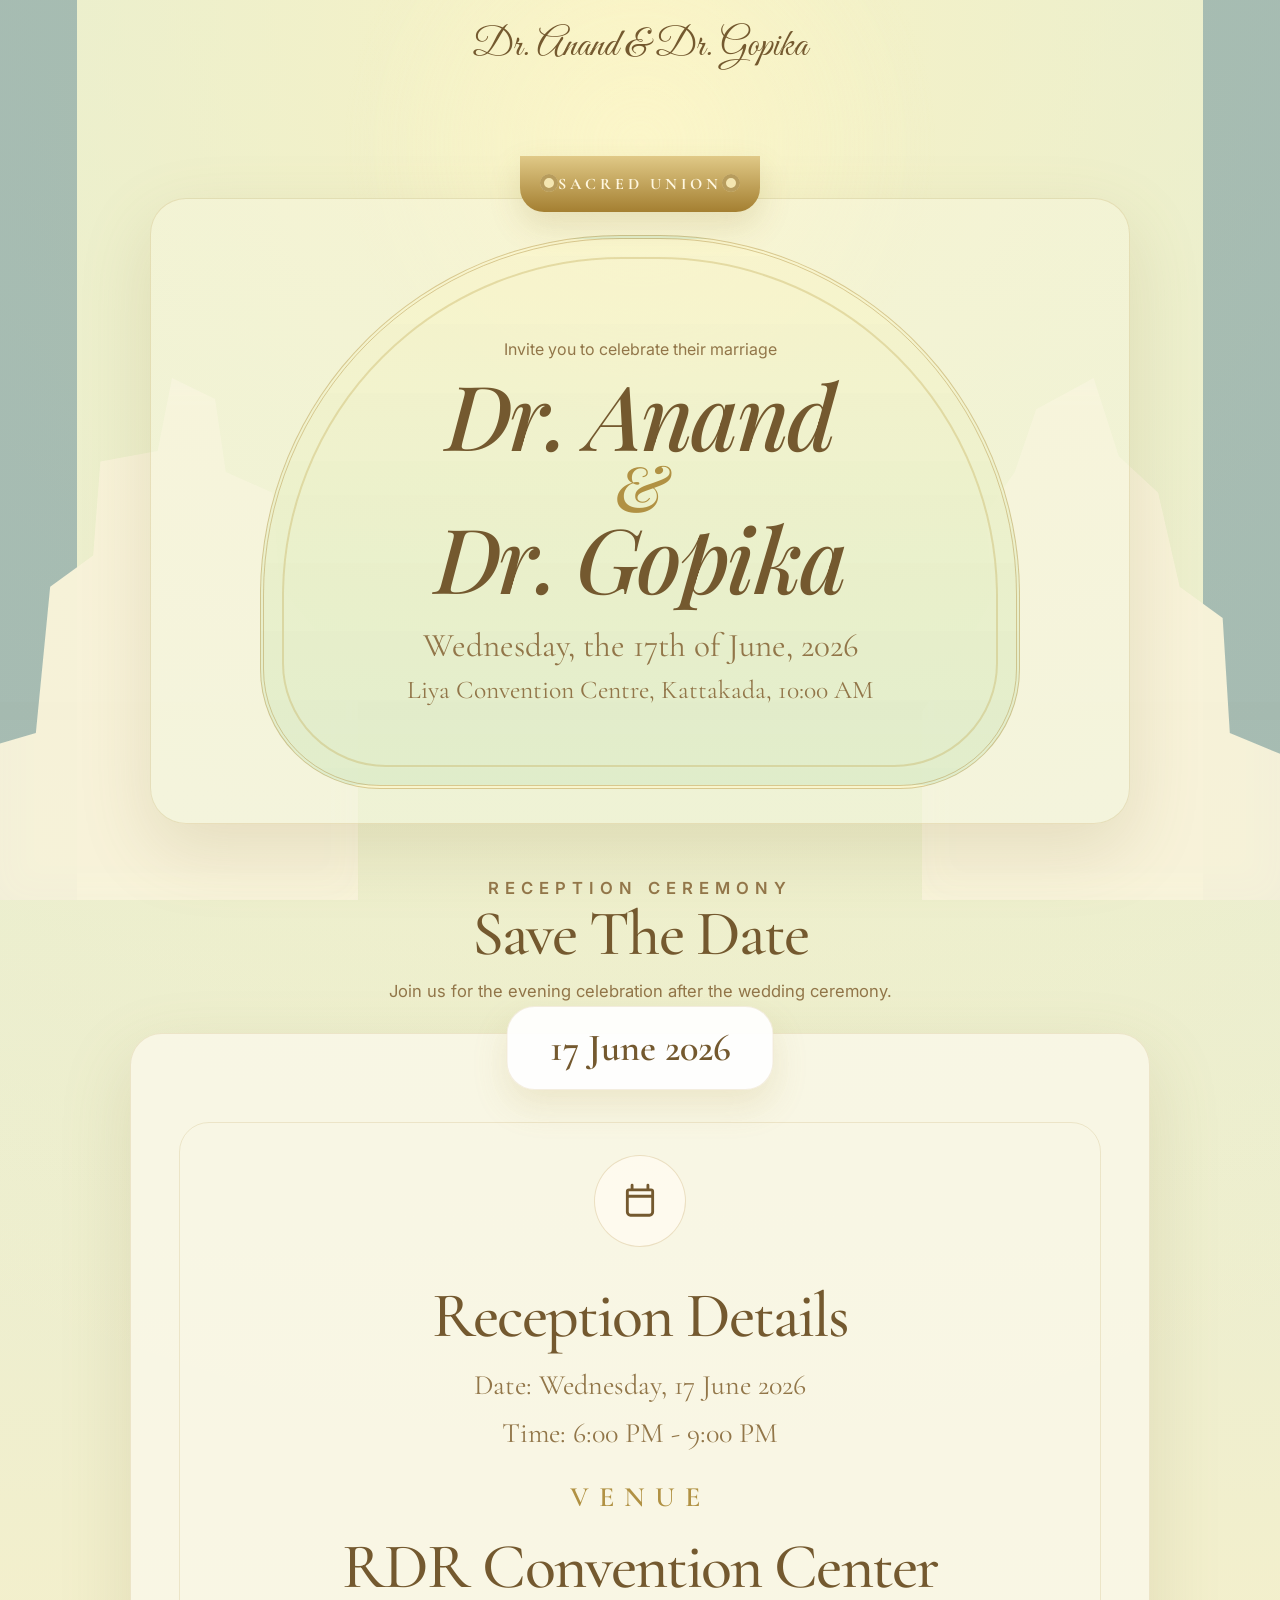
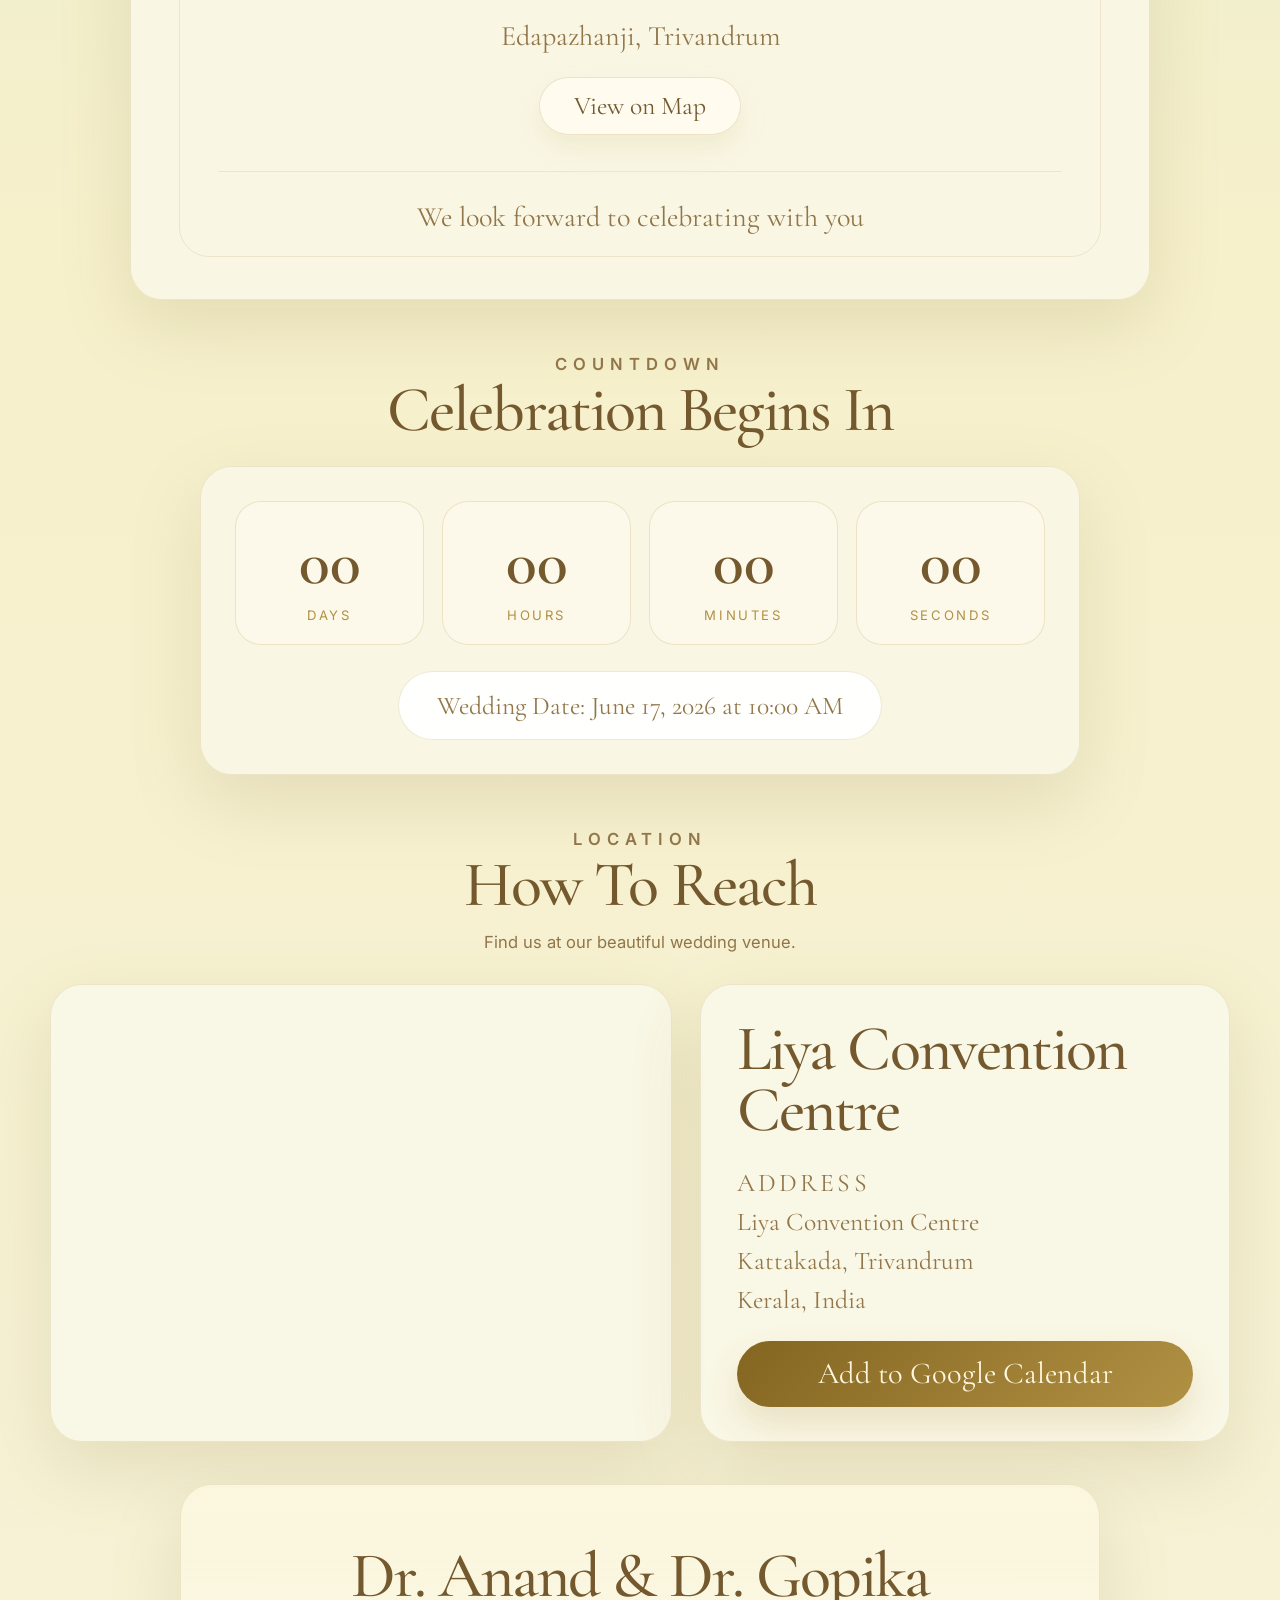
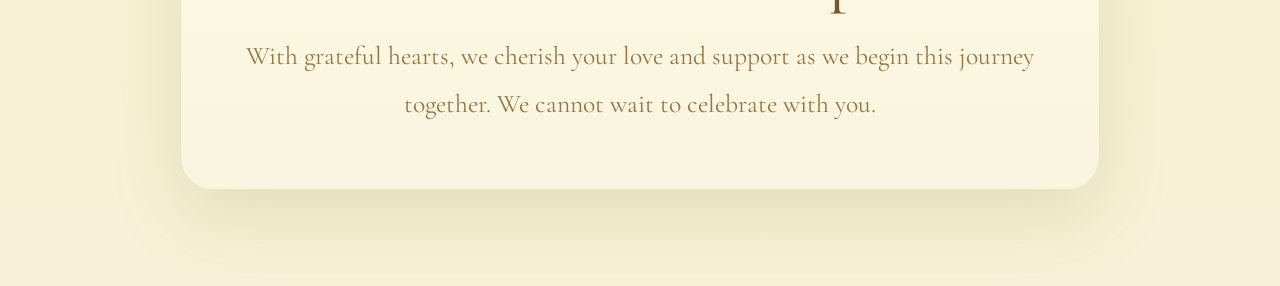
==== invitation.html @ 873cafcc "Refine invitation hero and footer" ====
<!doctype html>
<html lang="en">
  <head>
    <meta charset="utf-8">
    <meta name="viewport" content="width=device-width, initial-scale=1">
    <meta
      name="description"
      content="Wedding invitation for Dr. Anand and Dr. Gopika with reception details, countdown, and venue information."
    >
    <title>Dr. Anand & Dr. Gopika | Wedding Invitation</title>
    <link rel="preconnect" href="https://fonts.googleapis.com">
    <link rel="preconnect" href="https://fonts.gstatic.com" crossorigin>
    <link
      href="https://fonts.googleapis.com/css2?family=Cormorant+Garamond:wght@400;500;600;700&family=Great+Vibes&family=Inter:wght@400;500;600&family=Playfair+Display:ital,wght@0,500;0,600;1,500;1,600&display=swap"
      rel="stylesheet"
    >
    <link rel="stylesheet" href="wedding.css">
  </head>
  <body class="invitation-body content-body">
    <div class="petal-layer" aria-hidden="true" id="petalLayer"></div>
    <div class="backdrop-illustration" aria-hidden="true"></div>

    <header class="site-header">
      <a class="brand-mark" href="invitation.html#top">Dr. Anand &amp; Dr. Gopika</a>
    </header>

    <main class="content-main" id="top">
      <div class="experience-shell is-live">
        <section class="hero-card-stage reveal">
          <div class="ornament-bar">Sacred Union</div>
          <article class="hero-card">
            <div class="arched-card">
              <div class="arch-rings" aria-hidden="true"></div>
              <p class="invite-line">Invite you to celebrate their marriage</p>
              <h2>
                <span>Dr. Anand</span>
                <em>&amp;</em>
                <span>Dr. Gopika</span>
              </h2>
              <p class="hero-date">Wednesday, the 17th of June, 2026</p>
              <p class="hero-place">Liya Convention Centre, Kattakada, 10:00 AM</p>
            </div>
          </article>
        </section>

        <section class="reception-stage reveal" id="reception">
          <div class="section-head">
            <p class="eyebrow">Reception Ceremony</p>
            <h3>Save The Date</h3>
            <p>Join us for the evening celebration after the wedding ceremony.</p>
          </div>

          <article class="reception-card">
            <div class="reception-date-pill">17 June 2026</div>

            <div class="reception-inner">
              <div class="reception-icon" aria-hidden="true">
                <svg viewBox="0 0 24 24" role="presentation">
                  <path
                    d="M7 2v3M17 2v3M4 9h16M5 5h14a1 1 0 0 1 1 1v13a2 2 0 0 1-2 2H6a2 2 0 0 1-2-2V6a1 1 0 0 1 1-1Z"
                    fill="none"
                    stroke="currentColor"
                    stroke-linecap="round"
                    stroke-linejoin="round"
                    stroke-width="1.8"
                  />
                </svg>
              </div>

              <div class="reception-block">
                <h4>Reception Details</h4>
                <p>Date: Wednesday, 17 June 2026</p>
                <p>Time: 6:00 PM - 9:00 PM</p>
              </div>

              <div class="reception-block reception-venue">
                <p class="eyebrow">Venue</p>
                <h5>RDR Convention Center</h5>
                <p>Edapazhanji, Trivandrum</p>
                <a
                  class="reception-map-link"
                  href="https://maps.app.goo.gl/eyaeLrBUsDAbED596"
                  target="_blank"
                  rel="noopener noreferrer"
                >
                  View on Map
                </a>
              </div>

              <p class="reception-footer-copy">We look forward to celebrating with you</p>
            </div>
          </article>
        </section>

        <section class="countdown-stage reveal" id="countdown">
          <div class="section-head">
            <p class="eyebrow">Countdown</p>
            <h3>Celebration Begins In</h3>
          </div>

          <div class="countdown-panel">
            <div class="countdown-grid" id="countdownGrid" aria-live="polite">
              <div><strong>00</strong><span>Days</span></div>
              <div><strong>00</strong><span>Hours</span></div>
              <div><strong>00</strong><span>Minutes</span></div>
              <div><strong>00</strong><span>Seconds</span></div>
            </div>
            <p class="countdown-note">Wedding Date: June 17, 2026 at 10:00 AM</p>
          </div>
        </section>

        <section class="location-stage reveal" id="location">
          <div class="section-head">
            <p class="eyebrow">Location</p>
            <h3>How To Reach</h3>
            <p>Find us at our beautiful wedding venue.</p>
          </div>

          <div class="location-grid">
            <div class="map-card">
              <iframe
                title="Liya Convention Centre map"
                src="https://www.google.com/maps?q=Liya%20Convention%20Centre%20Kattakada&z=15&output=embed"
                loading="lazy"
                referrerpolicy="no-referrer-when-downgrade"
              ></iframe>
            </div>

            <article class="venue-card">
              <h4>Liya Convention Centre</h4>
              <div class="venue-copy">
                <p class="venue-label">Address</p>
                <p>Liya Convention Centre</p>
                <p>Kattakada, Trivandrum</p>
                <p>Kerala, India</p>
              </div>
              <a
                class="calendar-button"
                href="https://calendar.google.com/calendar/render?action=TEMPLATE&text=Dr.+Anand+%26+Dr.+Gopika+Wedding&dates=20260617T043000Z/20260617T073000Z&details=Join+us+for+the+wedding+celebration&location=Liya+Convention+Centre,+Kattakada,+Trivandrum"
                target="_blank"
                rel="noopener noreferrer"
              >
                Add to Google Calendar
              </a>
            </article>
          </div>
        </section>

        <footer class="closing-note reveal">
          <h4>Dr. Anand &amp; Dr. Gopika</h4>
          <p>With grateful hearts, we cherish your love and support as we begin this journey together. We cannot wait to celebrate with you.</p>
        </footer>
      </div>
    </main>

    <script src="script.js"></script>
  </body>
</html>
---- wedding.css ----
:root {
  --mint: #c7dfc9;
  --mint-soft: #d9ead8;
  --cream: #f8f1d9;
  --ivory: #f9f4e8;
  --gold: #b19143;
  --gold-soft: #d4b96d;
  --gold-deep: #846521;
  --ink: #74592f;
  --muted: #927649;
  --line: rgba(177, 145, 67, 0.24);
  --shadow: 0 26px 70px rgba(142, 125, 71, 0.18);
  --radius-xl: 36px;
  --radius-lg: 24px;
  --name-font: "Playfair Display", serif;
}

* {
  box-sizing: border-box;
}

html {
  scroll-behavior: smooth;
}

body {
  margin: 0;
  min-height: 100vh;
}

body.invitation-body {
  color: var(--ink);
  font-family: "Inter", sans-serif;
  background:
    radial-gradient(circle at top center, rgba(250, 243, 196, 0.92), transparent 42%),
    linear-gradient(180deg, var(--mint-soft) 0%, #f6f0cb 52%, #f7f2d7 100%);
  overflow-x: hidden;
}

body.opener-body {
  background:
    radial-gradient(circle at top center, rgba(249, 243, 211, 0.92), transparent 34%),
    linear-gradient(180deg, #dbe9d9 0%, #eef2d7 34%, #f7efd7 100%);
}

button,
a,
input,
textarea {
  font: inherit;
}

button {
  border: 0;
  cursor: pointer;
}

a {
  color: inherit;
  text-decoration: none;
}

iframe {
  border: 0;
}

.petal-layer,
.backdrop-illustration {
  position: fixed;
  inset: 0;
  pointer-events: none;
  z-index: 0;
}

.backdrop-illustration {
  opacity: 0.72;
  background:
    radial-gradient(circle at 50% 16%, rgba(255, 248, 202, 0.9), transparent 30%),
    linear-gradient(90deg, rgba(130, 161, 164, 0.9) 0 6%, transparent 6% 94%, rgba(130, 161, 164, 0.9) 94%),
    linear-gradient(180deg, transparent 0 78%, rgba(201, 189, 150, 0.55) 78% 80%, transparent 80%);
}

.backdrop-illustration::before,
.backdrop-illustration::after {
  content: "";
  position: absolute;
  bottom: 0;
  width: 28vw;
  min-width: 220px;
  height: 58vh;
  background: rgba(253, 246, 225, 0.92);
  filter: drop-shadow(0 0 18px rgba(245, 234, 188, 0.55));
}

.backdrop-illustration::before {
  left: 0;
  clip-path: polygon(0 100%, 0 70%, 10% 68%, 14% 40%, 26% 34%, 28% 16%, 44% 14%, 48% 0, 60% 4%, 63% 18%, 76% 22%, 78% 40%, 90% 50%, 100% 56%, 100% 100%);
}

.backdrop-illustration::after {
  right: 0;
  clip-path: polygon(0 64%, 12% 52%, 20% 42%, 18% 26%, 26% 18%, 32% 6%, 48% 0, 55% 15%, 66% 22%, 72% 40%, 84% 46%, 86% 68%, 100% 72%, 100% 100%, 0 100%);
}

body.opener-body .backdrop-illustration,
body.opener-body .backdrop-illustration::before,
body.opener-body .backdrop-illustration::after {
  display: none;
}

.petal {
  position: absolute;
  top: -8%;
  width: 18px;
  height: 26px;
  border-radius: 70% 0 70% 0;
  background: linear-gradient(180deg, rgba(255, 239, 197, 0.9), rgba(212, 185, 109, 0.55));
  box-shadow: 0 0 14px rgba(212, 185, 109, 0.2);
  animation: petal-fall linear infinite;
}

.site-header {
  position: sticky;
  top: 0;
  z-index: 20;
  width: min(1120px, calc(100% - 32px));
  margin: 0 auto;
  padding: 22px 20px 10px;
  display: flex;
  align-items: center;
  justify-content: center;
  gap: 0;
  background: transparent;
  border-bottom: 0;
  box-shadow: none;
  backdrop-filter: none;
}

.brand-mark {
  font-family: "Great Vibes", cursive;
  font-size: clamp(2.2rem, 3vw, 3.2rem);
  color: var(--ink);
  white-space: nowrap;
}

.opener-main,
.content-main {
  position: relative;
  z-index: 1;
}

.opening-envelope-stage,
.experience-shell {
  width: min(1280px, calc(100% - 32px));
  margin: 0 auto;
}

.opening-envelope-stage {
  min-height: 100vh;
  display: grid;
  place-items: center;
  padding: 48px 0 72px;
}

.opening-shell {
  display: grid;
  gap: 22px;
  justify-items: center;
  text-align: center;
  width: min(100%, 760px);
}

.eyebrow {
  margin: 0;
  color: var(--gold);
  font-size: 0.85rem;
  font-weight: 600;
  letter-spacing: 0.36em;
  text-transform: uppercase;
}

.section-head p,
.invite-line,
.hero-date,
.hero-place,
.countdown-note,
.venue-copy p,
.closing-note p,
.closing-note span,
.reception-block p,
.reception-footer-copy {
  color: var(--muted);
}

.primary-cta,
.calendar-button,
.reception-map-link {
  display: inline-flex;
  align-items: center;
  justify-content: center;
}

.primary-cta {
  border-radius: 999px;
  color: #fff7e0;
  background: linear-gradient(135deg, var(--gold-deep), var(--gold));
  box-shadow: 0 18px 34px rgba(164, 129, 50, 0.18);
}

.envelope-scene {
  position: relative;
  width: min(100%, 680px);
  padding: 8px 0 0;
  background: transparent;
}

.envelope-shadow {
  position: absolute;
  left: 50%;
  bottom: 10px;
  width: 60%;
  height: 42px;
  transform: translateX(-50%);
  border-radius: 999px;
  background: radial-gradient(circle, rgba(117, 104, 62, 0.22), transparent 72%);
  transition: transform 1.4s ease, opacity 1.4s ease;
}

.envelope {
  position: relative;
  width: min(100%, 760px);
  height: 470px;
  margin: 0 auto;
  perspective: 1800px;
}

.opener-envelope-card {
  position: relative;
  display: block;
  width: min(100%, 560px);
  margin: 0 auto;
  padding: 0 18px 34px;
}

.envelope-compact {
  width: 100%;
  height: 470px;
}

.envelope-letter,
.envelope-pocket,
.envelope-lid {
  position: absolute;
  inset: 0;
  border-radius: 30px;
}

.envelope-letter {
  inset: 18px 118px 114px;
  display: grid;
  place-items: center;
  padding: 0;
  background: linear-gradient(180deg, rgba(255, 254, 249, 0.96), rgba(249, 244, 231, 0.95));
  border: 1px solid rgba(177, 145, 67, 0.28);
  box-shadow: 0 18px 36px rgba(176, 153, 98, 0.18);
  transition:
    transform 1.6s cubic-bezier(0.2, 0.8, 0.2, 1),
    opacity 1.4s ease,
    filter 1.4s ease;
  z-index: 2;
}

.letter-frame {
  width: 100%;
  height: 100%;
  display: grid;
  place-items: center;
  text-align: center;
  padding: 26px 24px 32px;
  border-radius: 18px;
  border: 1px solid rgba(210, 192, 125, 0.4);
  background:
    radial-gradient(circle at 50% 0, rgba(255, 248, 223, 0.7), transparent 36%),
    linear-gradient(180deg, rgba(255, 255, 255, 0.95), rgba(250, 246, 238, 0.92));
}

.eyebrow-compact {
  font-size: 0.72rem;
  letter-spacing: 0.22em;
}

.letter-copy {
  display: grid;
  gap: 8px;
}

.letter-copy strong,
.hero-card h2 span,
.hero-card h2 em {
  font-family: var(--name-font);
  font-weight: 500;
  font-style: italic;
  color: var(--ink);
}

.letter-copy strong {
  font-size: clamp(3.6rem, 7vw, 5.2rem);
  line-height: 0.88;
}

.letter-copy em,
.hero-card h2 em {
  font-style: italic;
  font-size: clamp(2.9rem, 5vw, 4.2rem);
  color: var(--gold);
}

.envelope-lid {
  transform-origin: top center;
  background:
    linear-gradient(180deg, rgba(255, 250, 241, 0.98), rgba(240, 229, 208, 0.95));
  border: 2px solid rgba(203, 180, 119, 0.48);
  clip-path: polygon(0 0, 100% 0, 50% 78%);
  box-shadow: 0 18px 34px rgba(150, 123, 48, 0.14);
  transition: transform 1.25s cubic-bezier(0.19, 1, 0.22, 1);
  z-index: 4;
}

.envelope-lid-compact {
  inset: 22px 28px auto;
  height: 182px;
  border-radius: 28px 28px 0 0;
}

.envelope-pocket {
  inset: auto 28px 18px;
  height: 214px;
  background:
    linear-gradient(180deg, rgba(249, 244, 232, 0.98), rgba(240, 229, 205, 0.98));
  border: 2px solid rgba(203, 180, 119, 0.48);
  box-shadow: var(--shadow);
  overflow: hidden;
  z-index: 3;
}

.envelope-pocket::before,
.envelope-pocket::after {
  content: "";
  position: absolute;
  bottom: 0;
  width: 50%;
  height: 100%;
  background: linear-gradient(180deg, rgba(250, 245, 234, 0.98), rgba(235, 223, 196, 0.96));
}

.envelope-pocket::before {
  left: 0;
  clip-path: polygon(0 0, 100% 100%, 0 100%);
}

.envelope-pocket::after {
  right: 0;
  clip-path: polygon(100% 0, 100% 100%, 0 100%);
}

.envelope-pocket-inner {
  position: absolute;
  left: 50%;
  bottom: 72px;
  z-index: 3;
  width: 64%;
  height: 18px;
  transform: translateX(-50%);
  border-radius: 999px;
  background: linear-gradient(180deg, rgba(231, 220, 188, 0.9), rgba(247, 239, 220, 0.4));
  opacity: 0.32;
}

.amp-badge {
  position: absolute;
  left: 50%;
  bottom: 66px;
  z-index: 5;
  width: 82px;
  height: 82px;
  display: grid;
  place-items: center;
  transform: translateX(-50%);
  border-radius: 50%;
  background: linear-gradient(180deg, #a7d0db, #89b9c8);
  color: #9b7445;
  font-family: var(--name-font);
  font-size: 2.8rem;
  font-style: italic;
  box-shadow: 0 10px 24px rgba(74, 122, 143, 0.16);
  transition: transform 0.7s ease, opacity 0.7s ease;
}

.opener-floral {
  position: absolute;
  width: 26px;
  height: 26px;
  border-radius: 50%;
  opacity: 0.92;
  background:
    radial-gradient(circle at 50% 50%, #dcb64e 0 18%, transparent 20%),
    radial-gradient(circle at 50% 4px, #fff 0 18%, transparent 20%),
    radial-gradient(circle at calc(100% - 4px) 50%, #e6bf50 0 18%, transparent 20%),
    radial-gradient(circle at 50% calc(100% - 4px), #c98f76 0 18%, transparent 20%),
    radial-gradient(circle at 4px 50%, #fff 0 18%, transparent 20%);
  animation: floral-float 5.2s ease-in-out infinite;
}

.opener-floral-one {
  top: 58px;
  left: 34px;
}

.opener-floral-two {
  right: 36px;
  bottom: 150px;
  animation-delay: 0.8s;
}

.opener-floral-three {
  top: 146px;
  right: 42px;
  animation-delay: 1.6s;
}

.opener-prompt {
  margin: 2px 0 0;
  font-size: 1.3rem;
  font-weight: 600;
}

.opener-button {
  min-width: 236px;
  min-height: 62px;
  padding: 0 32px;
  border-radius: 18px;
  color: #fffaf4;
  font-size: 1.42rem;
  font-weight: 700;
  background: linear-gradient(180deg, #ddb194, #d99b79);
  box-shadow: 0 20px 50px rgba(192, 141, 111, 0.22);
}

body.invitation-opening .envelope-lid {
  transform: rotateX(178deg);
}

body.invitation-opening .envelope-letter {
  transform: translateY(-118px) scale(1.01);
  filter: drop-shadow(0 18px 26px rgba(130, 104, 35, 0.12));
}

body.invitation-opening .amp-badge {
  opacity: 0;
  transform: translateX(-50%) translateY(-12px) scale(0.72);
}

body.invitation-opening .envelope-shadow {
  transform: translateX(-50%) scale(0.86);
  opacity: 0.45;
}

.experience-shell {
  position: relative;
  z-index: 1;
  width: min(1180px, calc(100% - 32px));
  margin: 0 auto;
  padding: 38px 0 96px;
}

.is-live {
  opacity: 1;
  filter: none;
  transform: none;
}

.hero-card-stage,
.reception-stage,
.countdown-stage,
.location-stage,
.closing-note {
  padding-top: 38px;
}

.ornament-bar {
  position: relative;
  width: 240px;
  height: 56px;
  margin: 0 auto -14px;
  border-radius: 0 0 24px 24px;
  display: grid;
  place-items: center;
  background: linear-gradient(180deg, #e0c987, #a47f31);
  box-shadow: 0 14px 32px rgba(145, 119, 49, 0.18);
  color: #fff7df;
  font-family: "Cormorant Garamond", serif;
  font-size: 1rem;
  font-weight: 700;
  letter-spacing: 0.24em;
  text-transform: uppercase;
  z-index: 2;
}

.ornament-bar::before,
.ornament-bar::after {
  content: "";
  position: absolute;
  top: 18px;
  width: 18px;
  height: 18px;
  border-radius: 999px;
  background: #f4e6b1;
  box-shadow: inset 0 0 0 4px rgba(143, 108, 38, 0.6);
}

.ornament-bar::before {
  left: 20px;
}

.ornament-bar::after {
  right: 20px;
}

.hero-card {
  max-width: 980px;
  margin: 0 auto;
  padding: 36px 22px 34px;
  border-radius: var(--radius-xl);
  background: linear-gradient(180deg, rgba(248, 247, 224, 0.45), rgba(239, 246, 224, 0.45));
  border: 1px solid rgba(177, 145, 67, 0.22);
  box-shadow: var(--shadow);
  text-align: center;
}

.arched-card {
  position: relative;
  max-width: 760px;
  margin: 0 auto;
  padding: 84px 50px 80px;
  border-radius: 360px 360px 120px 120px;
  background: linear-gradient(180deg, rgba(249, 245, 204, 0.86), rgba(222, 235, 201, 0.92));
  border: 4px double rgba(177, 145, 67, 0.45);
  overflow: hidden;
}

.arch-rings {
  position: absolute;
  inset: 18px;
  border-radius: 340px 340px 104px 104px;
  border: 2px solid rgba(196, 176, 95, 0.38);
}

.hero-card h2,
.section-head h3,
.venue-card h4,
.closing-note h4,
.reception-block h4,
.reception-block h5 {
  margin: 0;
  font-family: "Cormorant Garamond", serif;
  font-weight: 500;
  letter-spacing: -0.03em;
}

.hero-card h2 {
  display: grid;
  gap: 4px;
  margin-top: 12px;
  font-size: clamp(3.6rem, 7vw, 7.4rem);
  line-height: 0.88;
}

.hero-date {
  margin: 28px 0 8px;
  font-family: "Cormorant Garamond", serif;
  font-size: clamp(1.5rem, 2.6vw, 2.3rem);
}

.hero-place {
  margin: 0;
  font-family: "Cormorant Garamond", serif;
  font-size: clamp(1.25rem, 2vw, 1.95rem);
}

.section-head {
  max-width: 760px;
  margin: 0 auto 26px;
  text-align: center;
}

.section-head h3 {
  font-size: clamp(2.8rem, 5vw, 4.6rem);
  line-height: 0.95;
}

.section-head p {
  margin-top: 12px;
  font-size: 1.04rem;
  line-height: 1.8;
}

.reception-card,
.countdown-panel,
.venue-card,
.closing-note,
.map-card {
  border-radius: 32px;
  border: 1px solid rgba(177, 145, 67, 0.18);
  background: rgba(250, 247, 232, 0.88);
  box-shadow: var(--shadow);
}

.reception-card {
  position: relative;
  max-width: 1020px;
  margin: 0 auto;
  padding: 88px 48px 42px;
}

.reception-date-pill {
  position: absolute;
  top: -28px;
  left: 50%;
  transform: translateX(-50%);
  padding: 18px 42px;
  border-radius: 28px;
  border: 1px solid rgba(177, 145, 67, 0.16);
  background: rgba(255, 255, 255, 0.92);
  box-shadow: 0 16px 34px rgba(179, 154, 78, 0.18);
  font-family: "Cormorant Garamond", serif;
  font-size: clamp(1.8rem, 3vw, 3rem);
  font-weight: 600;
}

.reception-inner {
  display: grid;
  gap: 30px;
  padding: 46px 38px 22px;
  border-radius: 30px;
  border: 1px solid rgba(177, 145, 67, 0.18);
}

.reception-icon {
  width: 92px;
  height: 92px;
  margin: -14px auto 0;
  display: grid;
  place-items: center;
  border-radius: 50%;
  border: 1px solid rgba(177, 145, 67, 0.26);
  color: var(--ink);
  background: rgba(255, 251, 239, 0.86);
}

.reception-icon svg {
  width: 38px;
  height: 38px;
}

.reception-block {
  display: grid;
  gap: 14px;
  justify-items: center;
  text-align: center;
}

.reception-block h4 {
  font-size: clamp(2.8rem, 5vw, 4.6rem);
}

.reception-block h5 {
  font-size: clamp(2.6rem, 5vw, 4rem);
}

.reception-block p {
  margin: 0;
  font-family: "Cormorant Garamond", serif;
  font-size: clamp(1.35rem, 2.2vw, 2rem);
}

.reception-venue .eyebrow {
  color: var(--gold);
}

.reception-map-link {
  min-height: 58px;
  margin-top: 10px;
  padding: 0 34px;
  border-radius: 999px;
  border: 1px solid rgba(177, 145, 67, 0.22);
  background: rgba(255, 251, 239, 0.9);
  box-shadow: 0 14px 28px rgba(188, 166, 101, 0.14);
  font-family: "Cormorant Garamond", serif;
  font-size: 1.6rem;
}

.reception-footer-copy {
  margin: 6px 0 0;
  padding-top: 28px;
  border-top: 1px solid rgba(177, 145, 67, 0.16);
  text-align: center;
  font-family: "Cormorant Garamond", serif;
  font-size: clamp(1.5rem, 2.2vw, 2.1rem);
}

.countdown-panel {
  max-width: 880px;
  margin: 0 auto;
  padding: 34px;
}

.countdown-grid {
  display: grid;
  grid-template-columns: repeat(4, minmax(0, 1fr));
  gap: 18px;
}

.countdown-grid div {
  min-height: 144px;
  padding: 18px 10px;
  display: grid;
  place-items: center;
  border-radius: 26px;
  border: 1px solid rgba(177, 145, 67, 0.22);
  background: rgba(255, 250, 236, 0.72);
}

.countdown-grid strong {
  font-family: "Cormorant Garamond", serif;
  font-size: clamp(2.6rem, 5vw, 4.1rem);
  font-weight: 600;
}

.countdown-grid span {
  color: var(--gold);
  font-size: 0.82rem;
  letter-spacing: 0.2em;
  text-transform: uppercase;
}

.countdown-note {
  width: fit-content;
  margin: 26px auto 0;
  padding: 18px 38px;
  border-radius: 999px;
  font-family: "Cormorant Garamond", serif;
  font-size: clamp(1.3rem, 2vw, 1.9rem);
  background: rgba(255, 255, 255, 0.9);
  border: 1px solid rgba(177, 145, 67, 0.2);
}

.location-grid {
  display: grid;
  grid-template-columns: minmax(0, 1.08fr) minmax(320px, 0.92fr);
  gap: 28px;
  align-items: stretch;
}

.map-card {
  overflow: hidden;
  min-height: 420px;
}

.map-card iframe {
  display: block;
  width: 100%;
  height: 420px;
  filter: sepia(0.2) saturate(0.72) hue-rotate(-12deg);
}

.venue-card {
  display: grid;
  align-content: start;
  gap: 18px;
  padding: 34px 36px;
}

.venue-card h4 {
  font-size: clamp(2.6rem, 5vw, 4rem);
  line-height: 0.95;
}

.venue-copy p {
  margin: 8px 0;
  font-family: "Cormorant Garamond", serif;
  font-size: clamp(1.2rem, 2vw, 1.8rem);
}

.venue-label {
  color: var(--gold);
  letter-spacing: 0.12em;
  text-transform: uppercase;
}

.calendar-button {
  min-height: 66px;
  width: 100%;
  padding: 0 26px;
  border-radius: 999px;
  color: #fff7e0;
  background: linear-gradient(135deg, var(--gold-deep), var(--gold));
  box-shadow: 0 18px 34px rgba(164, 129, 50, 0.18);
  font-family: "Cormorant Garamond", serif;
  font-size: 1.9rem;
}

.closing-note {
  max-width: 920px;
  margin: 42px auto 0;
  padding: 52px 24px 60px;
  text-align: center;
  background:
    linear-gradient(180deg, rgba(250, 245, 214, 0.72), rgba(248, 243, 221, 0.86)),
    rgba(255, 255, 255, 0.72);
}

.closing-note h4 {
  font-size: clamp(2.6rem, 5vw, 4.4rem);
  margin-bottom: 18px;
}

.closing-note p {
  margin: 0;
  font-family: "Cormorant Garamond", serif;
  font-size: clamp(1.2rem, 2vw, 1.8rem);
  line-height: 1.9;
}

.reveal {
  opacity: 1;
  transform: none;
}

.motion-ready .reveal {
  opacity: 0;
  transform: translateY(30px);
  transition: opacity 700ms ease, transform 700ms ease;
}

.motion-ready .reveal.is-visible {
  opacity: 1;
  transform: translateY(0);
}

@keyframes petal-fall {
  0% {
    transform: translate3d(0, -10vh, 0) rotate(0deg);
  }

  100% {
    transform: translate3d(90px, 110vh, 0) rotate(320deg);
  }
}

@keyframes floral-float {
  0%,
  100% {
    transform: translateY(0) rotate(0deg);
  }

  50% {
    transform: translateY(-8px) rotate(8deg);
  }
}

@media (max-width: 980px) {
  .site-header {
    width: min(100% - 24px, 1120px);
    padding: 18px 16px 6px;
  }

  .opening-envelope-stage,
  .experience-shell {
    width: min(100% - 24px, 1280px);
  }

  .location-grid {
    grid-template-columns: 1fr;
  }

  .countdown-grid {
    grid-template-columns: 1fr 1fr;
  }

  .reception-card {
    padding: 76px 24px 30px;
  }

  .reception-inner {
    padding: 40px 22px 18px;
  }
}

@media (max-width: 720px) {
  .brand-mark {
    font-size: 2.5rem;
  }

  .section-head h3,
  .reception-block h4 {
    font-size: clamp(2.6rem, 13vw, 4.1rem);
  }

  .opener-envelope-card {
    width: min(100%, 400px);
  }

  .envelope-compact {
    height: 388px;
  }

  .envelope-letter {
    inset: 18px 72px 96px;
  }

  .letter-copy strong {
    font-size: clamp(2.8rem, 12vw, 4rem);
  }

  .letter-copy em {
    font-size: clamp(2.2rem, 10vw, 3.2rem);
  }

  .envelope-lid-compact {
    inset: 16px 18px auto;
    height: 148px;
  }

  .envelope-pocket {
    inset: auto 18px 12px;
    height: 178px;
  }

  .amp-badge {
    width: 64px;
    height: 64px;
    bottom: 54px;
    font-size: 2.1rem;
  }

  .opener-prompt {
    font-size: 1.08rem;
  }

  .opener-button {
    min-width: 214px;
    font-size: 1.26rem;
  }

  .arched-card,
  .hero-card,
  .reception-card,
  .countdown-panel,
  .venue-card,
  .closing-note {
    padding-left: 18px;
    padding-right: 18px;
  }

  .reception-date-pill {
    padding: 14px 28px;
    font-size: 1.6rem;
  }

  .reception-block p,
  .reception-footer-copy,
  .reception-map-link {
    font-size: 1.3rem;
  }
}

@media (prefers-reduced-motion: reduce) {
  html {
    scroll-behavior: auto;
  }

  *,
  *::before,
  *::after {
    animation: none !important;
    transition: none !important;
  }

  .reveal,
  .motion-ready .reveal,
  .motion-ready .reveal.is-visible {
    opacity: 1;
    transform: none;
  }
}

.opener-v2 {
  gap: 24px;
}

.envelope-v2 {
  position: relative;
  width: min(100%, 560px);
  height: 430px;
  padding: 0;
  border: 0;
  background: transparent;
}

.envelope-v2__shadow {
  position: absolute;
  left: 50%;
  bottom: 10px;
  width: 58%;
  height: 34px;
  transform: translateX(-50%);
  border-radius: 999px;
  background: radial-gradient(circle, rgba(122, 105, 57, 0.24), transparent 72%);
}

.envelope-v2__body,
.envelope-v2__letter,
.envelope-v2__flap,
.envelope-v2__front,
.envelope-v2__front-left,
.envelope-v2__front-right,
.envelope-v2__seal {
  position: absolute;
}

.envelope-v2__body {
  inset: 112px 42px 40px;
  border-radius: 22px;
  background: linear-gradient(180deg, #fbf3e3, #efdeb9);
  border: 2px solid rgba(189, 161, 93, 0.48);
  box-shadow: 0 22px 50px rgba(164, 138, 67, 0.18);
}

.envelope-v2__letter {
  left: 50%;
  top: 46px;
  width: 58%;
  height: 260px;
  transform: translateX(-50%);
  z-index: 2;
  transition: transform 1.2s cubic-bezier(0.2, 0.8, 0.2, 1);
}

.envelope-v2__paper {
  width: 100%;
  height: 100%;
  display: grid;
  align-content: start;
  justify-items: center;
  gap: 8px;
  padding: 24px 18px 16px;
  border-radius: 18px;
  background: linear-gradient(180deg, rgba(255, 255, 255, 0.98), rgba(248, 243, 233, 0.96));
  border: 1px solid rgba(201, 173, 98, 0.38);
  box-shadow: 0 14px 28px rgba(172, 146, 75, 0.16);
}

.envelope-v2__eyebrow {
  font-size: 0.74rem;
  font-weight: 600;
  letter-spacing: 0.24em;
  text-transform: uppercase;
  color: var(--gold);
}

.envelope-v2__name,
.envelope-v2__ampersand {
  font-family: var(--name-font);
  font-style: italic;
  line-height: 0.9;
}

.envelope-v2__name {
  font-size: clamp(3.3rem, 6vw, 4.8rem);
  color: var(--ink);
}

.envelope-v2__ampersand {
  font-size: clamp(2.5rem, 4vw, 3.5rem);
  color: var(--gold);
}

.envelope-v2__flap {
  left: 42px;
  right: 42px;
  top: 112px;
  height: 150px;
  z-index: 5;
  transform-origin: top center;
  clip-path: polygon(0 0, 100% 0, 50% 78%);
  background: linear-gradient(180deg, #fff8ec, #eadab8);
  border: 2px solid rgba(189, 161, 93, 0.48);
  transition: transform 1s cubic-bezier(0.19, 1, 0.22, 1);
}

.envelope-v2__front {
  left: 42px;
  right: 42px;
  bottom: 40px;
  height: 176px;
  z-index: 4;
  border-radius: 0 0 22px 22px;
  background: linear-gradient(180deg, #f7ecdc, #e8d4ab);
  border: 2px solid rgba(189, 161, 93, 0.48);
}

.envelope-v2__front-left,
.envelope-v2__front-right {
  bottom: 40px;
  width: calc(50% - 42px);
  height: 176px;
  z-index: 5;
  background: linear-gradient(180deg, #fcf3e4, #ead6ad);
}

.envelope-v2__front-left {
  left: 42px;
  clip-path: polygon(0 0, 100% 100%, 0 100%);
}

.envelope-v2__front-right {
  right: 42px;
  clip-path: polygon(100% 0, 100% 100%, 0 100%);
}

.envelope-v2__seal {
  left: 50%;
  bottom: 76px;
  z-index: 6;
  width: 74px;
  height: 74px;
  display: grid;
  place-items: center;
  transform: translateX(-50%);
  border-radius: 50%;
  background: linear-gradient(180deg, #a6cfdb, #8cb8c9);
  color: #9c7443;
  font-family: var(--name-font);
  font-size: 2.4rem;
  font-style: italic;
  box-shadow: 0 12px 24px rgba(99, 130, 142, 0.18);
  transition: opacity 0.4s ease, transform 0.4s ease;
}

body.invitation-opening .envelope-v2__letter {
  transform: translateX(-50%) translateY(-82px);
}

body.invitation-opening .envelope-v2__flap {
  transform: rotateX(180deg);
}

body.invitation-opening .envelope-v2__seal {
  opacity: 0.4;
  transform: translateX(-50%) scale(0.84);
}

body.invitation-opening .envelope-v2__shadow {
  transform: translateX(-50%) scale(0.92);
}

@media (max-width: 720px) {
  .envelope-v2 {
    height: 360px;
  }

  .envelope-v2__body {
    inset: 96px 18px 28px;
  }

  .envelope-v2__letter {
    top: 42px;
    width: 64%;
    height: 218px;
  }

  .envelope-v2__paper {
    padding: 20px 14px 12px;
  }

  .envelope-v2__name {
    font-size: clamp(2.8rem, 11vw, 3.9rem);
  }

  .envelope-v2__ampersand {
    font-size: clamp(2.1rem, 8vw, 2.9rem);
  }

  .envelope-v2__flap {
    left: 18px;
    right: 18px;
    top: 96px;
    height: 126px;
  }

  .envelope-v2__front {
    left: 18px;
    right: 18px;
    bottom: 28px;
    height: 144px;
  }

  .envelope-v2__front-left,
  .envelope-v2__front-right {
    bottom: 28px;
    width: calc(50% - 18px);
    height: 144px;
  }

  .envelope-v2__front-left {
    left: 18px;
  }

  .envelope-v2__front-right {
    right: 18px;
  }

  .envelope-v2__seal {
    bottom: 46px;
    width: 60px;
    height: 60px;
    font-size: 2rem;
  }
}
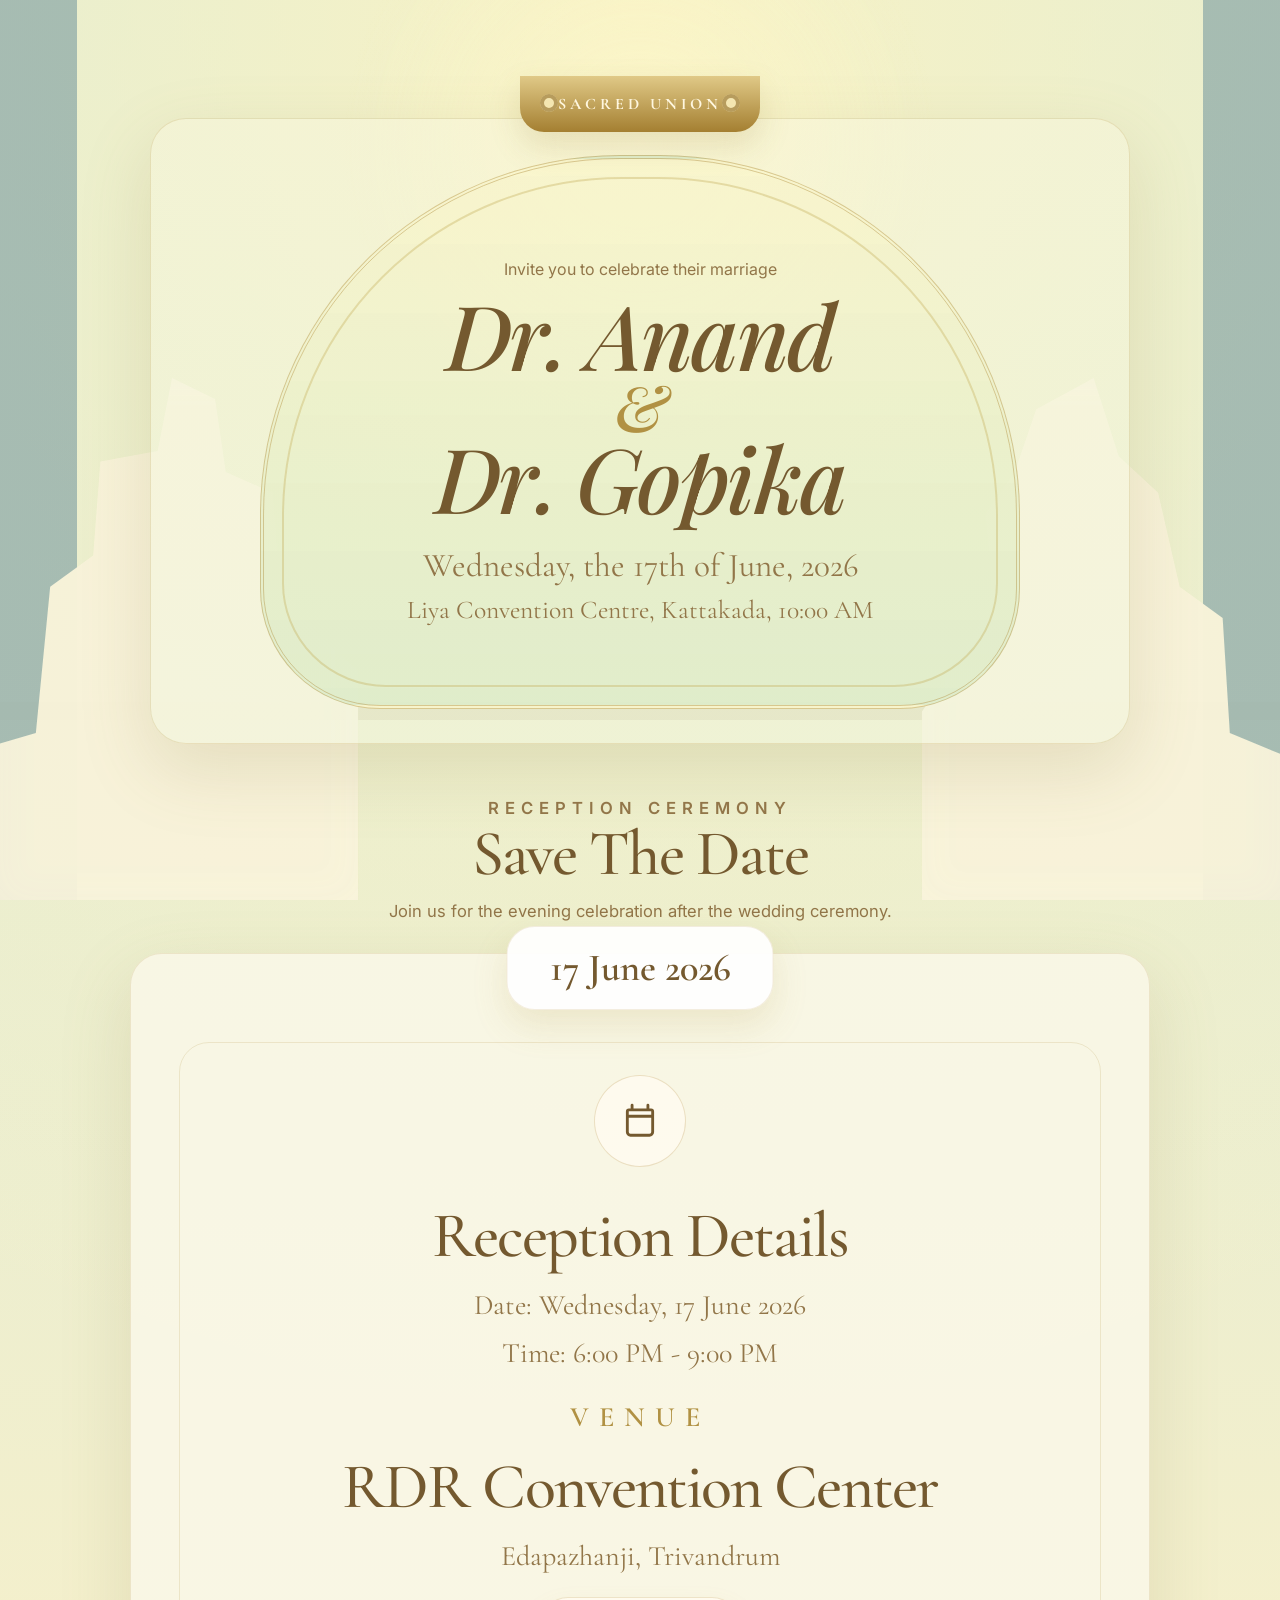
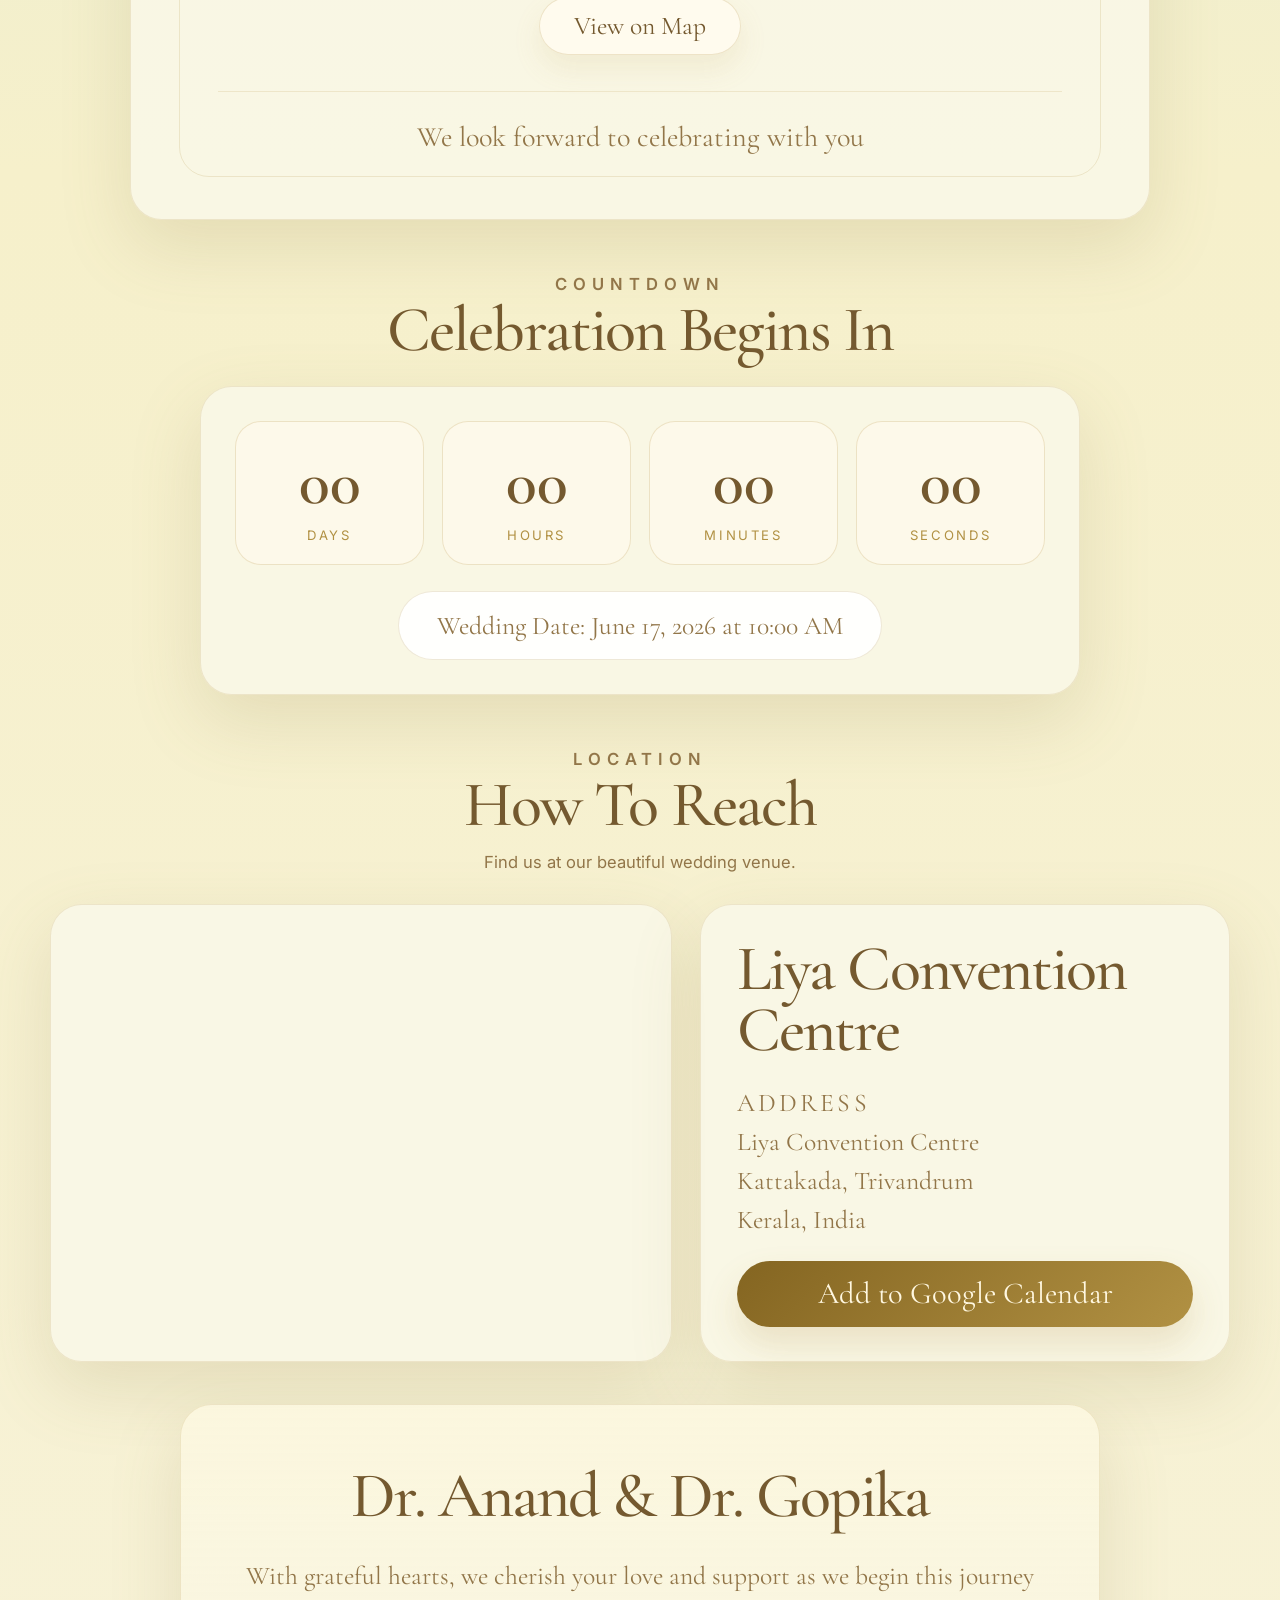
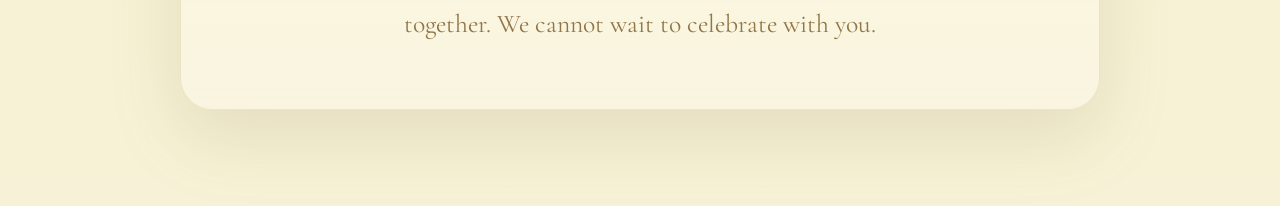
==== commit 5923def4: "Remove invitation header title" ====
--- a/invitation.html
+++ b/invitation.html
@@ -19,10 +19,6 @@
   <body class="invitation-body content-body">
     <div class="petal-layer" aria-hidden="true" id="petalLayer"></div>
     <div class="backdrop-illustration" aria-hidden="true"></div>
-
-    <header class="site-header">
-      <a class="brand-mark" href="invitation.html#top">Dr. Anand &amp; Dr. Gopika</a>
-    </header>
 
     <main class="content-main" id="top">
       <div class="experience-shell is-live">
--- a/wedding.css
+++ b/wedding.css
@@ -119,30 +119,6 @@
   animation: petal-fall linear infinite;
 }
 
-.site-header {
-  position: sticky;
-  top: 0;
-  z-index: 20;
-  width: min(1120px, calc(100% - 32px));
-  margin: 0 auto;
-  padding: 22px 20px 10px;
-  display: flex;
-  align-items: center;
-  justify-content: center;
-  gap: 0;
-  background: transparent;
-  border-bottom: 0;
-  box-shadow: none;
-  backdrop-filter: none;
-}
-
-.brand-mark {
-  font-family: "Great Vibes", cursive;
-  font-size: clamp(2.2rem, 3vw, 3.2rem);
-  color: var(--ink);
-  white-space: nowrap;
-}
-
 .opener-main,
 .content-main {
   position: relative;
@@ -869,11 +845,6 @@
 }
 
 @media (max-width: 980px) {
-  .site-header {
-    width: min(100% - 24px, 1120px);
-    padding: 18px 16px 6px;
-  }
-
   .opening-envelope-stage,
   .experience-shell {
     width: min(100% - 24px, 1280px);
@@ -897,10 +868,6 @@
 }
 
 @media (max-width: 720px) {
-  .brand-mark {
-    font-size: 2.5rem;
-  }
-
   .section-head h3,
   .reception-block h4 {
     font-size: clamp(2.6rem, 13vw, 4.1rem);
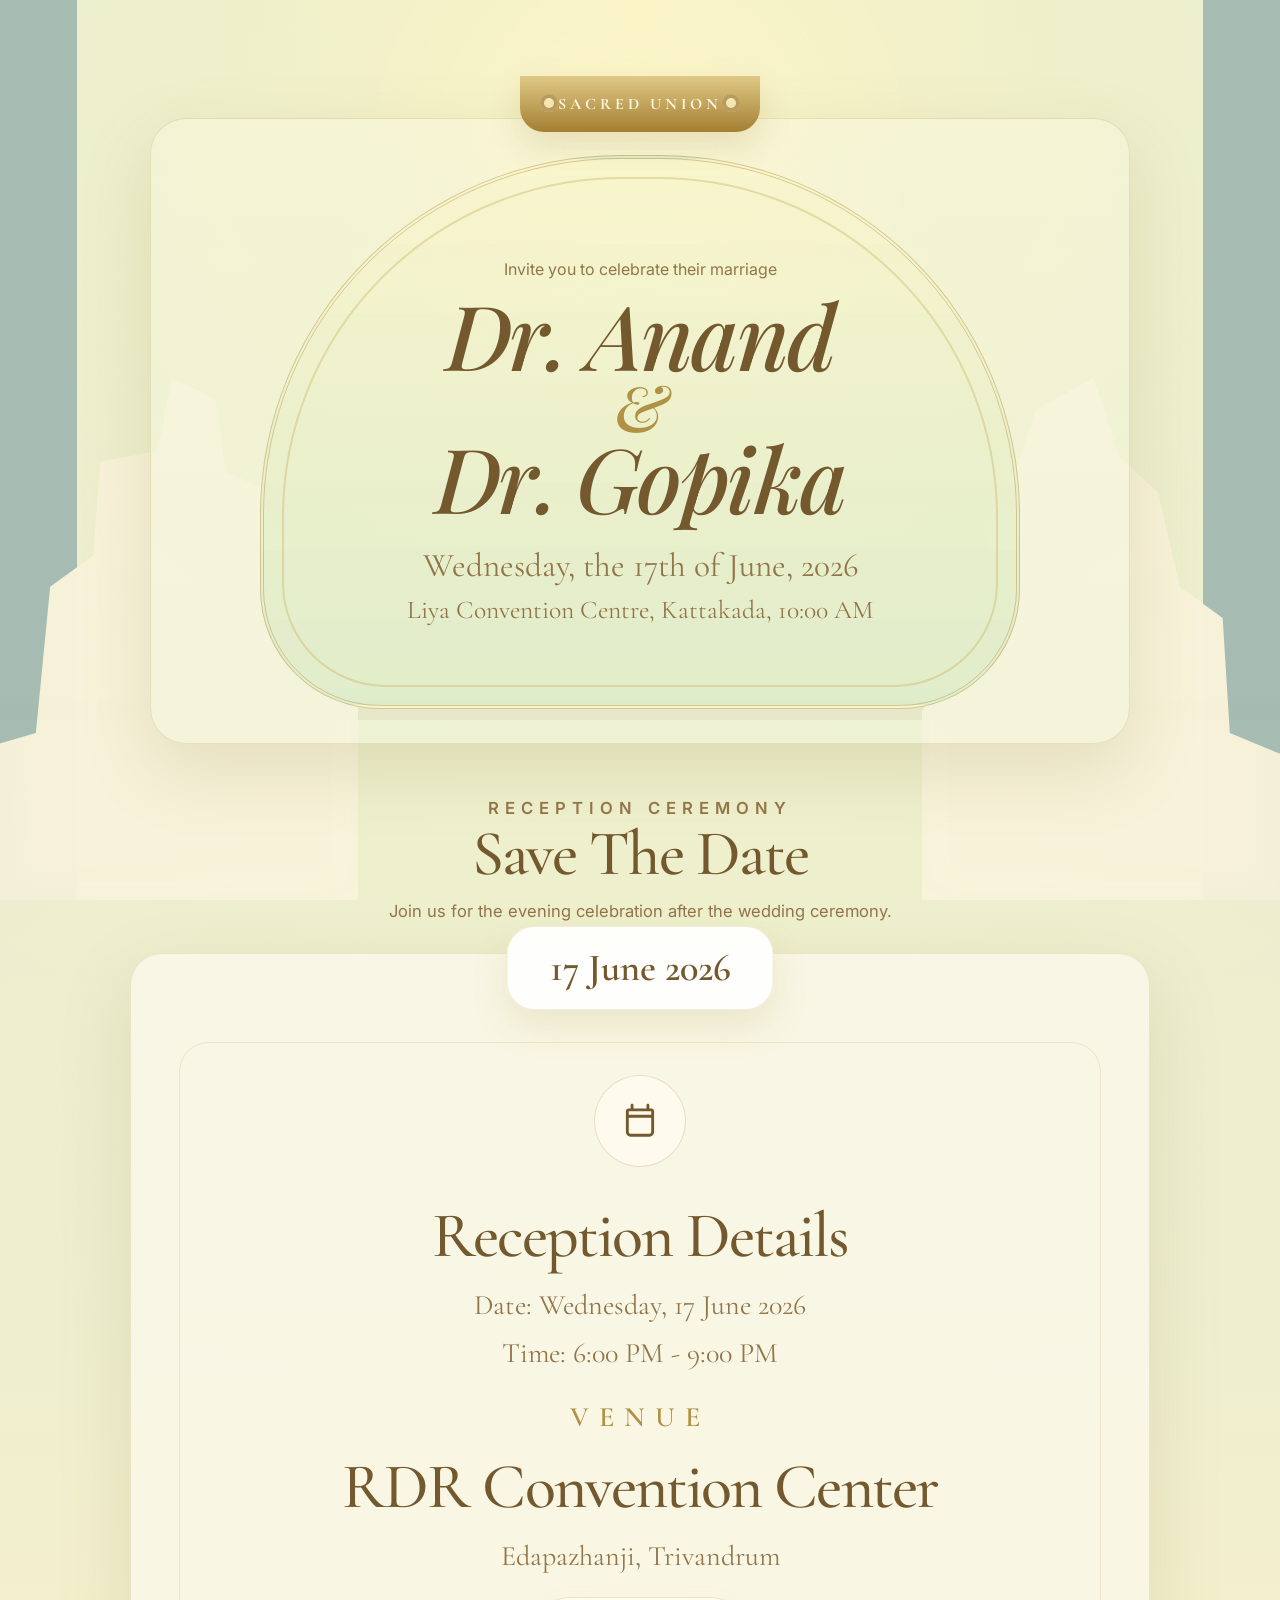
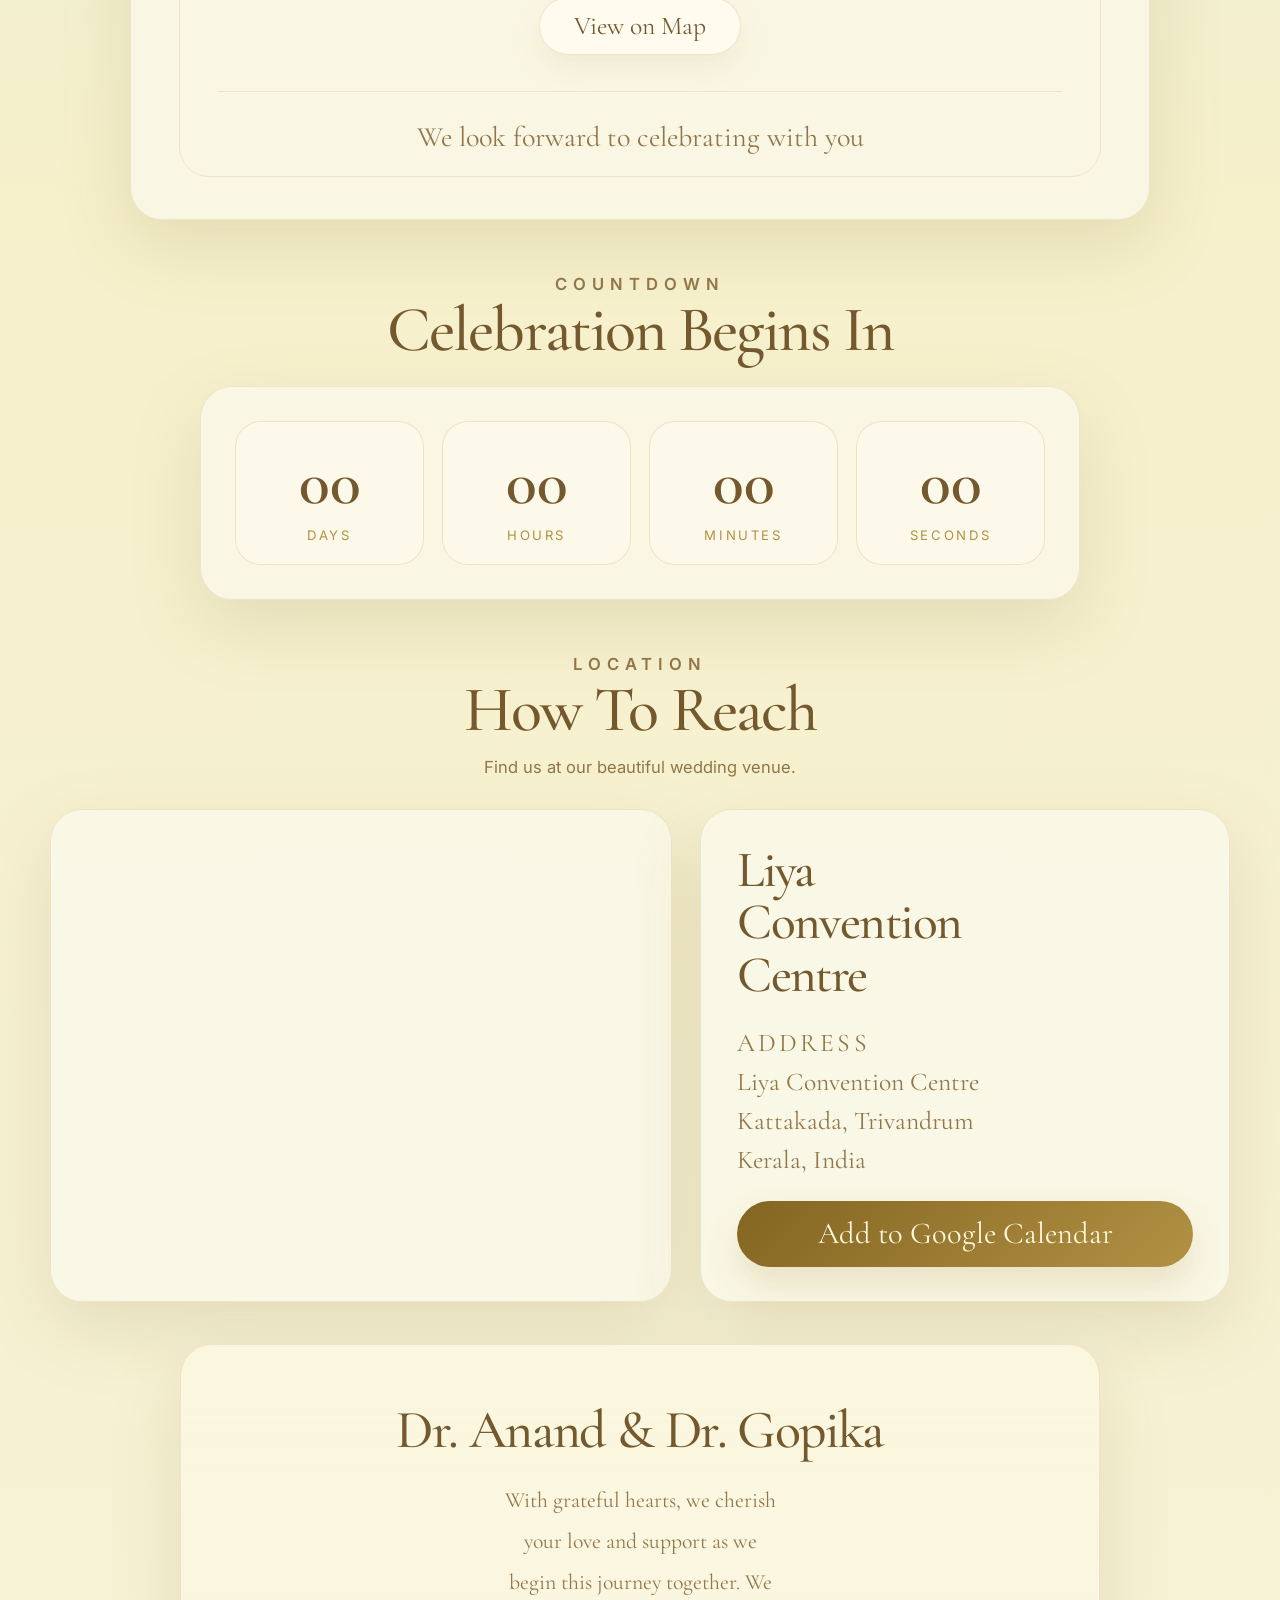
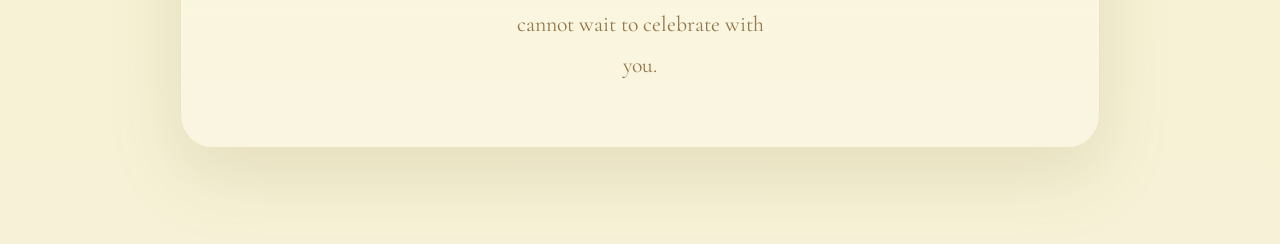
==== commit efa96c4b: "Tighten mobile venue line and countdown copy" ====
--- a/invitation.html
+++ b/invitation.html
@@ -34,7 +34,7 @@
                 <span>Dr. Gopika</span>
               </h2>
               <p class="hero-date">Wednesday, the 17th of June, 2026</p>
-              <p class="hero-place">Liya Convention Centre, Kattakada, 10:00 AM</p>
+              <p class="hero-place"><span class="hero-place-line">Liya Convention Centre, Kattakada</span>, 10:00 AM</p>
             </div>
           </article>
         </section>
@@ -101,7 +101,6 @@
               <div><strong>00</strong><span>Minutes</span></div>
               <div><strong>00</strong><span>Seconds</span></div>
             </div>
-            <p class="countdown-note">Wedding Date: June 17, 2026 at 10:00 AM</p>
           </div>
         </section>
 
--- a/wedding.css
+++ b/wedding.css
@@ -563,6 +563,10 @@
   font-size: clamp(1.25rem, 2vw, 1.95rem);
 }
 
+.hero-place-line {
+  white-space: nowrap;
+}
+
 .section-head {
   max-width: 760px;
   margin: 0 auto 26px;
@@ -754,11 +758,14 @@
   align-content: start;
   gap: 18px;
   padding: 34px 36px;
+  text-align: left;
 }
 
 .venue-card h4 {
-  font-size: clamp(2.6rem, 5vw, 4rem);
-  line-height: 0.95;
+  font-size: clamp(2.2rem, 4vw, 3.6rem);
+  line-height: 1.02;
+  white-space: normal;
+  max-width: 12ch;
 }
 
 .venue-copy p {
@@ -796,14 +803,17 @@
 }
 
 .closing-note h4 {
-  font-size: clamp(2.6rem, 5vw, 4.4rem);
+  font-size: clamp(2.3rem, 4.2vw, 4rem);
   margin-bottom: 18px;
+  white-space: nowrap;
 }
 
 .closing-note p {
   margin: 0;
   font-family: "Cormorant Garamond", serif;
-  font-size: clamp(1.2rem, 2vw, 1.8rem);
+  max-width: 28ch;
+  margin-inline: auto;
+  font-size: clamp(1.15rem, 1.7vw, 1.55rem);
   line-height: 1.9;
 }
 
@@ -852,6 +862,7 @@
 
   .location-grid {
     grid-template-columns: 1fr;
+    gap: 18px;
   }
 
   .countdown-grid {
@@ -868,6 +879,33 @@
 }
 
 @media (max-width: 720px) {
+  .hero-card-stage {
+    padding-top: 24px;
+  }
+
+  .ornament-bar {
+    width: min(100%, 292px);
+    height: 52px;
+    margin: 0 auto -8px;
+    font-size: 0.78rem;
+    letter-spacing: 0.18em;
+  }
+
+  .ornament-bar::before,
+  .ornament-bar::after {
+    top: 17px;
+    width: 14px;
+    height: 14px;
+  }
+
+  .ornament-bar::before {
+    left: 16px;
+  }
+
+  .ornament-bar::after {
+    right: 16px;
+  }
+
   .section-head h3,
   .reception-block h4 {
     font-size: clamp(2.6rem, 13vw, 4.1rem);
@@ -927,6 +965,92 @@
   .closing-note {
     padding-left: 18px;
     padding-right: 18px;
+  }
+
+  .hero-card {
+    padding-top: 26px;
+    padding-bottom: 26px;
+  }
+
+  .arched-card {
+    padding: 56px 24px 48px;
+    border-radius: 220px 220px 88px 88px;
+  }
+
+  .arch-rings {
+    inset: 12px;
+    border-radius: 206px 206px 74px 74px;
+  }
+
+  .invite-line {
+    max-width: 16ch;
+    margin: 0 auto;
+    font-size: 0.95rem;
+    line-height: 1.45;
+  }
+
+  .hero-card h2 {
+    gap: 0;
+    margin-top: 18px;
+    font-size: clamp(3.15rem, 11vw, 4.2rem);
+    line-height: 0.95;
+  }
+
+  .hero-date {
+    margin: 22px 0 10px;
+    font-size: clamp(1.08rem, 5vw, 1.5rem);
+    line-height: 1.4;
+  }
+
+  .hero-place {
+    max-width: 15ch;
+    margin: 0 auto;
+    font-size: clamp(1rem, 4.7vw, 1.32rem);
+    line-height: 1.45;
+  }
+
+  .hero-place-line {
+    display: inline-block;
+  }
+
+  .location-stage .section-head {
+    margin-bottom: 18px;
+  }
+
+  .map-card {
+    min-height: 240px;
+    border-radius: 24px;
+  }
+
+  .map-card iframe {
+    height: 240px;
+  }
+
+  .venue-card {
+    gap: 14px;
+    padding: 24px 18px;
+    border-radius: 24px;
+  }
+
+  .venue-card h4 {
+    font-size: clamp(2rem, 9vw, 2.7rem);
+    white-space: normal;
+    max-width: none;
+  }
+
+  .venue-copy p {
+    font-size: 1.18rem;
+    line-height: 1.5;
+  }
+
+  .calendar-button {
+    min-height: 58px;
+    font-size: 1.45rem;
+  }
+
+  .closing-note h4 {
+    font-size: clamp(1.9rem, 8vw, 2.6rem);
+    white-space: normal;
   }
 
   .reception-date-pill {
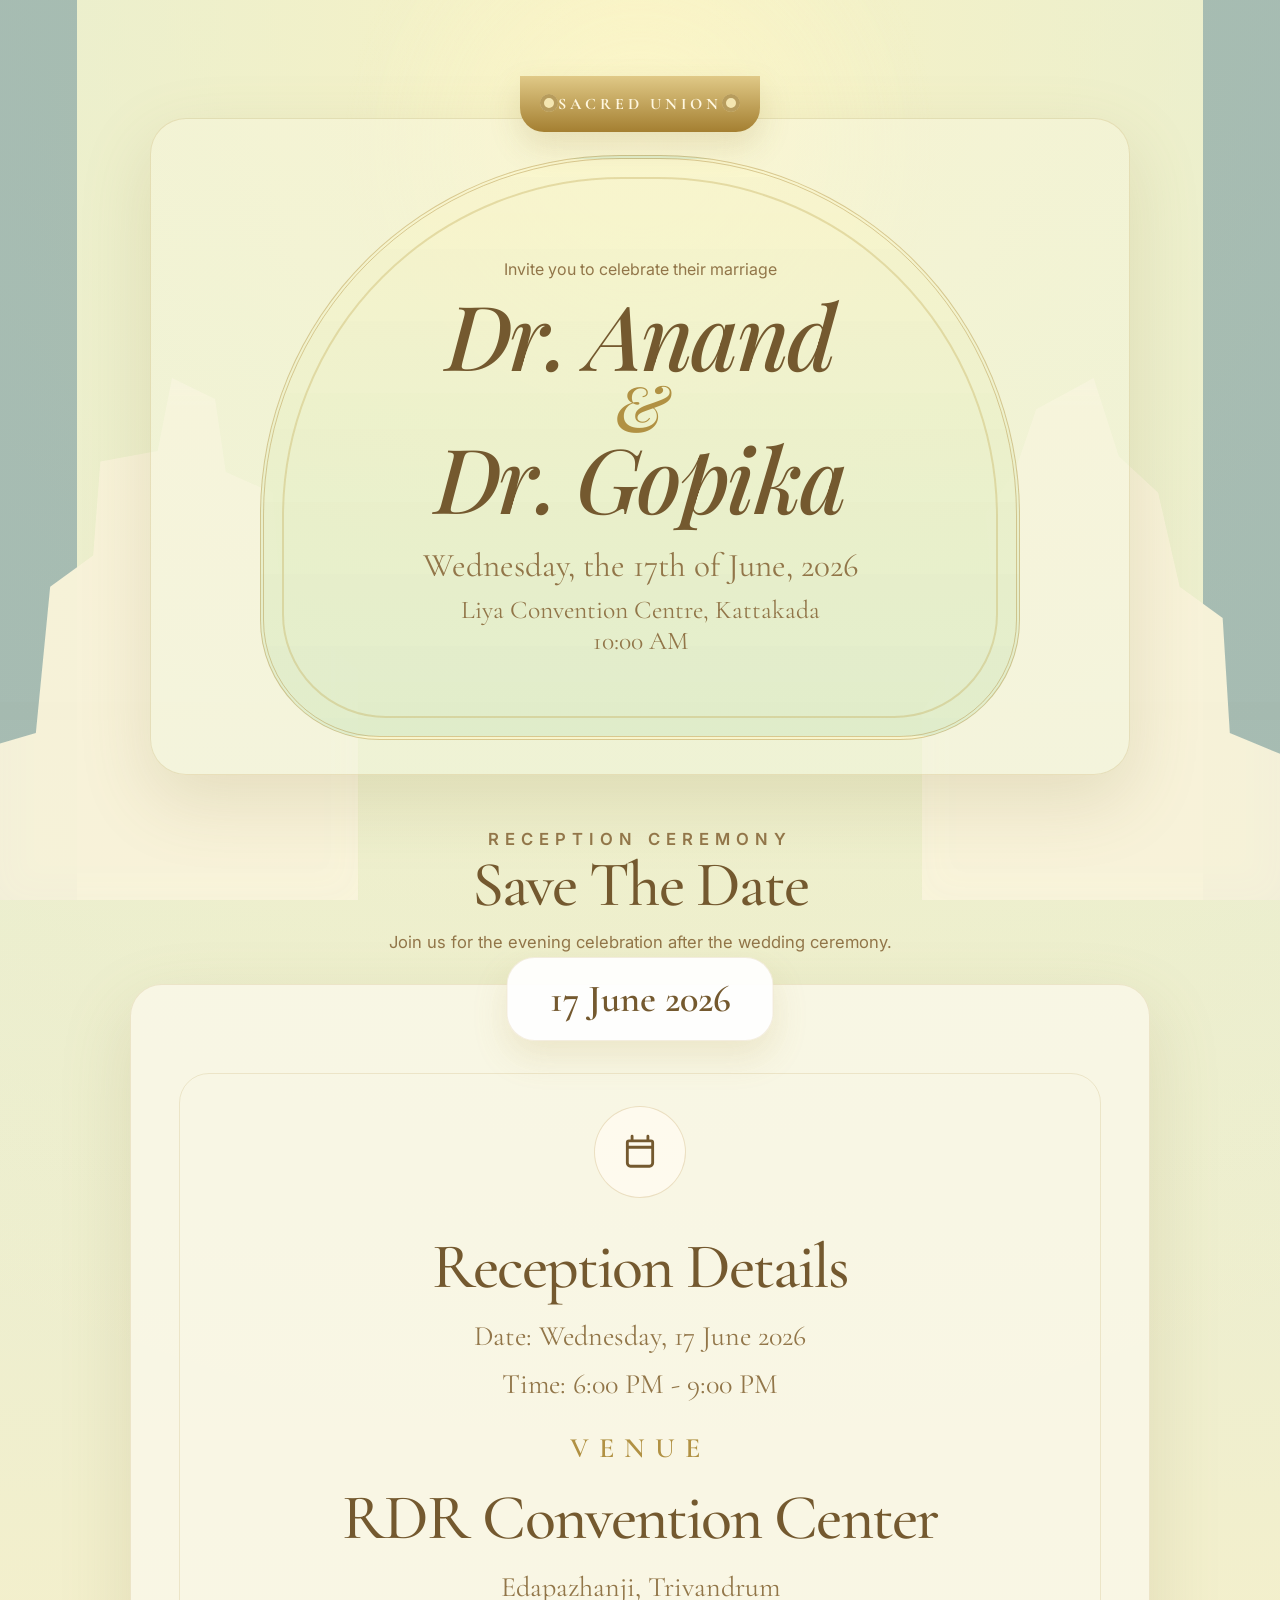
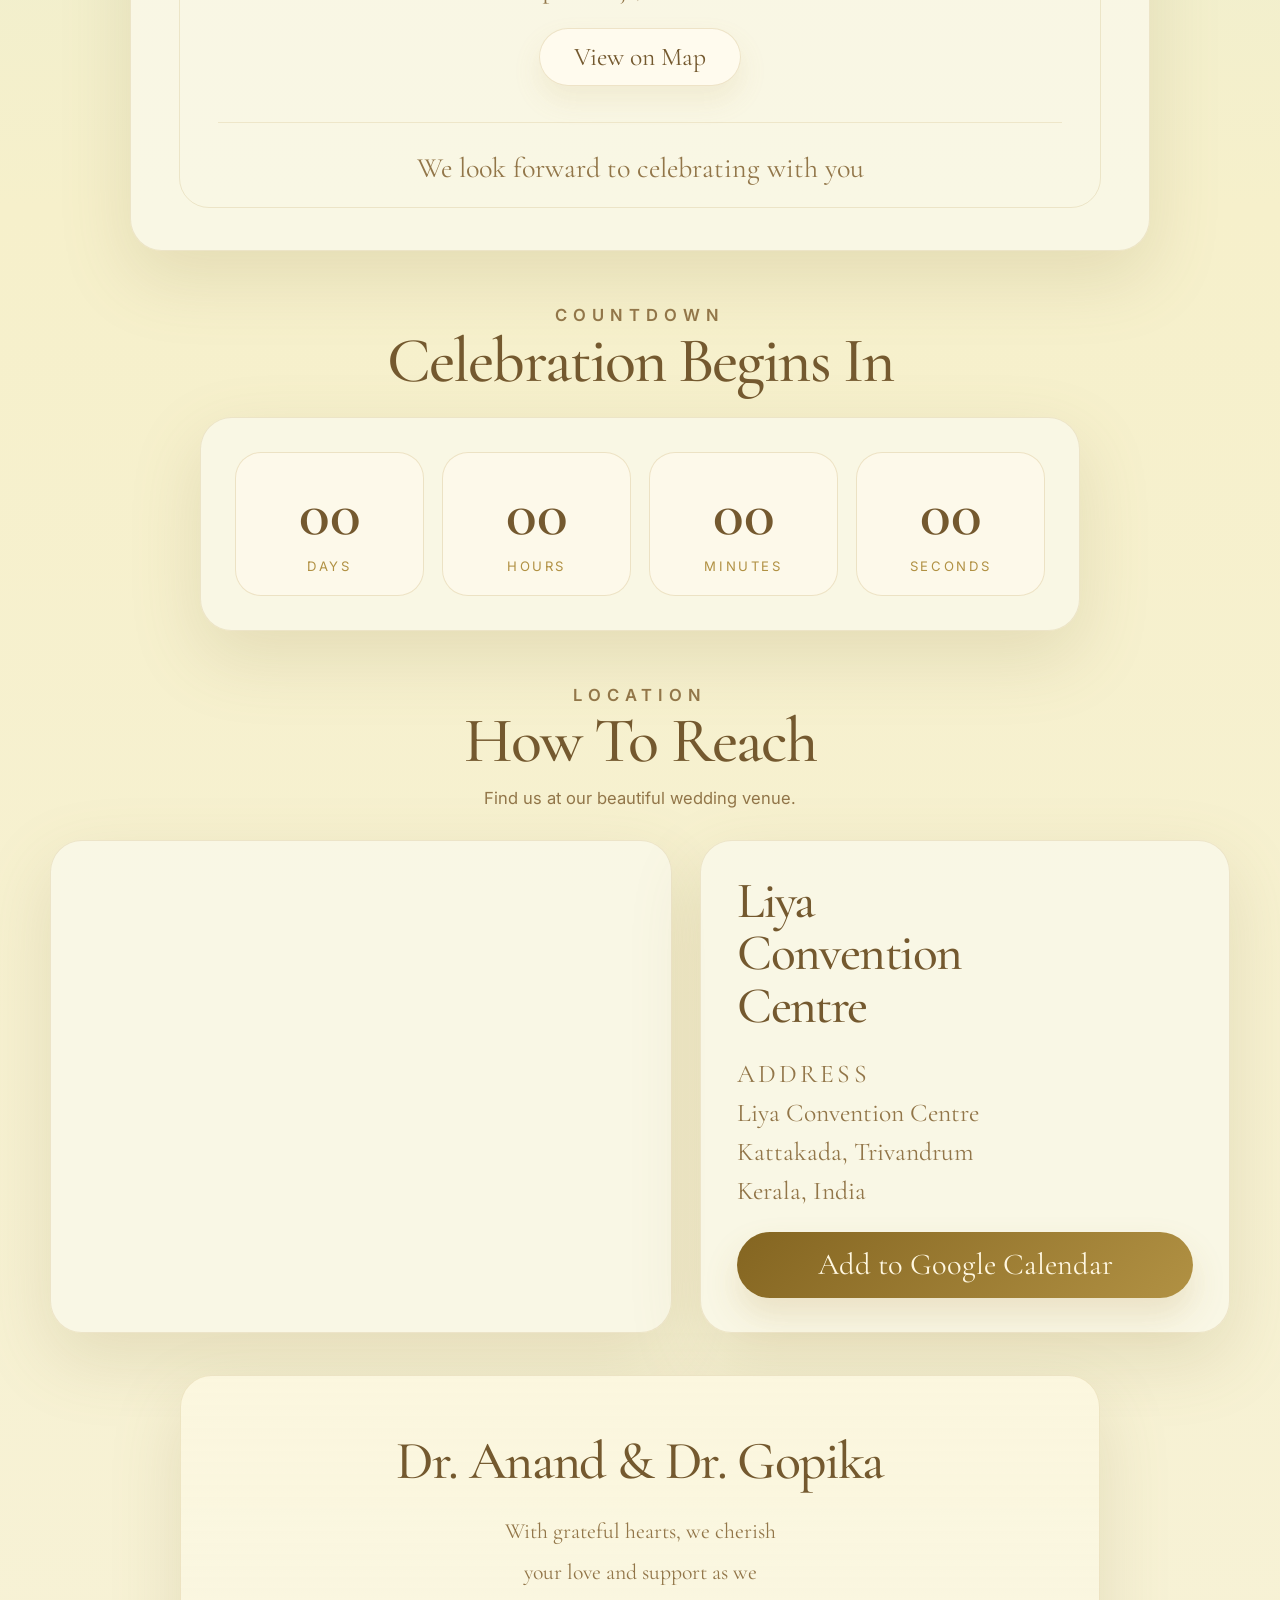
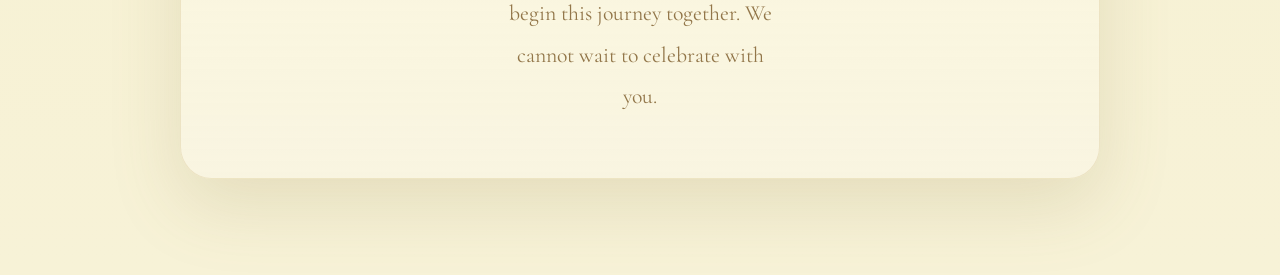
==== commit a557378b: "Center mobile venue and time lines" ====
--- a/invitation.html
+++ b/invitation.html
@@ -34,7 +34,10 @@
                 <span>Dr. Gopika</span>
               </h2>
               <p class="hero-date">Wednesday, the 17th of June, 2026</p>
-              <p class="hero-place"><span class="hero-place-line">Liya Convention Centre, Kattakada</span>, 10:00 AM</p>
+              <p class="hero-place">
+                <span class="hero-place-line">Liya Convention Centre, Kattakada</span>
+                <span class="hero-time-line">10:00 AM</span>
+              </p>
             </div>
           </article>
         </section>
--- a/wedding.css
+++ b/wedding.css
@@ -567,6 +567,10 @@
   white-space: nowrap;
 }
 
+.hero-time-line {
+  display: block;
+}
+
 .section-head {
   max-width: 760px;
   margin: 0 auto 26px;
@@ -1003,14 +1007,23 @@
   }
 
   .hero-place {
-    max-width: 15ch;
+    max-width: 100%;
     margin: 0 auto;
     font-size: clamp(1rem, 4.7vw, 1.32rem);
     line-height: 1.45;
+    text-align: center;
   }
 
   .hero-place-line {
-    display: inline-block;
+    display: block;
+    white-space: nowrap;
+    text-align: center;
+  }
+
+  .hero-time-line {
+    display: block;
+    margin-top: 4px;
+    text-align: center;
   }
 
   .location-stage .section-head {
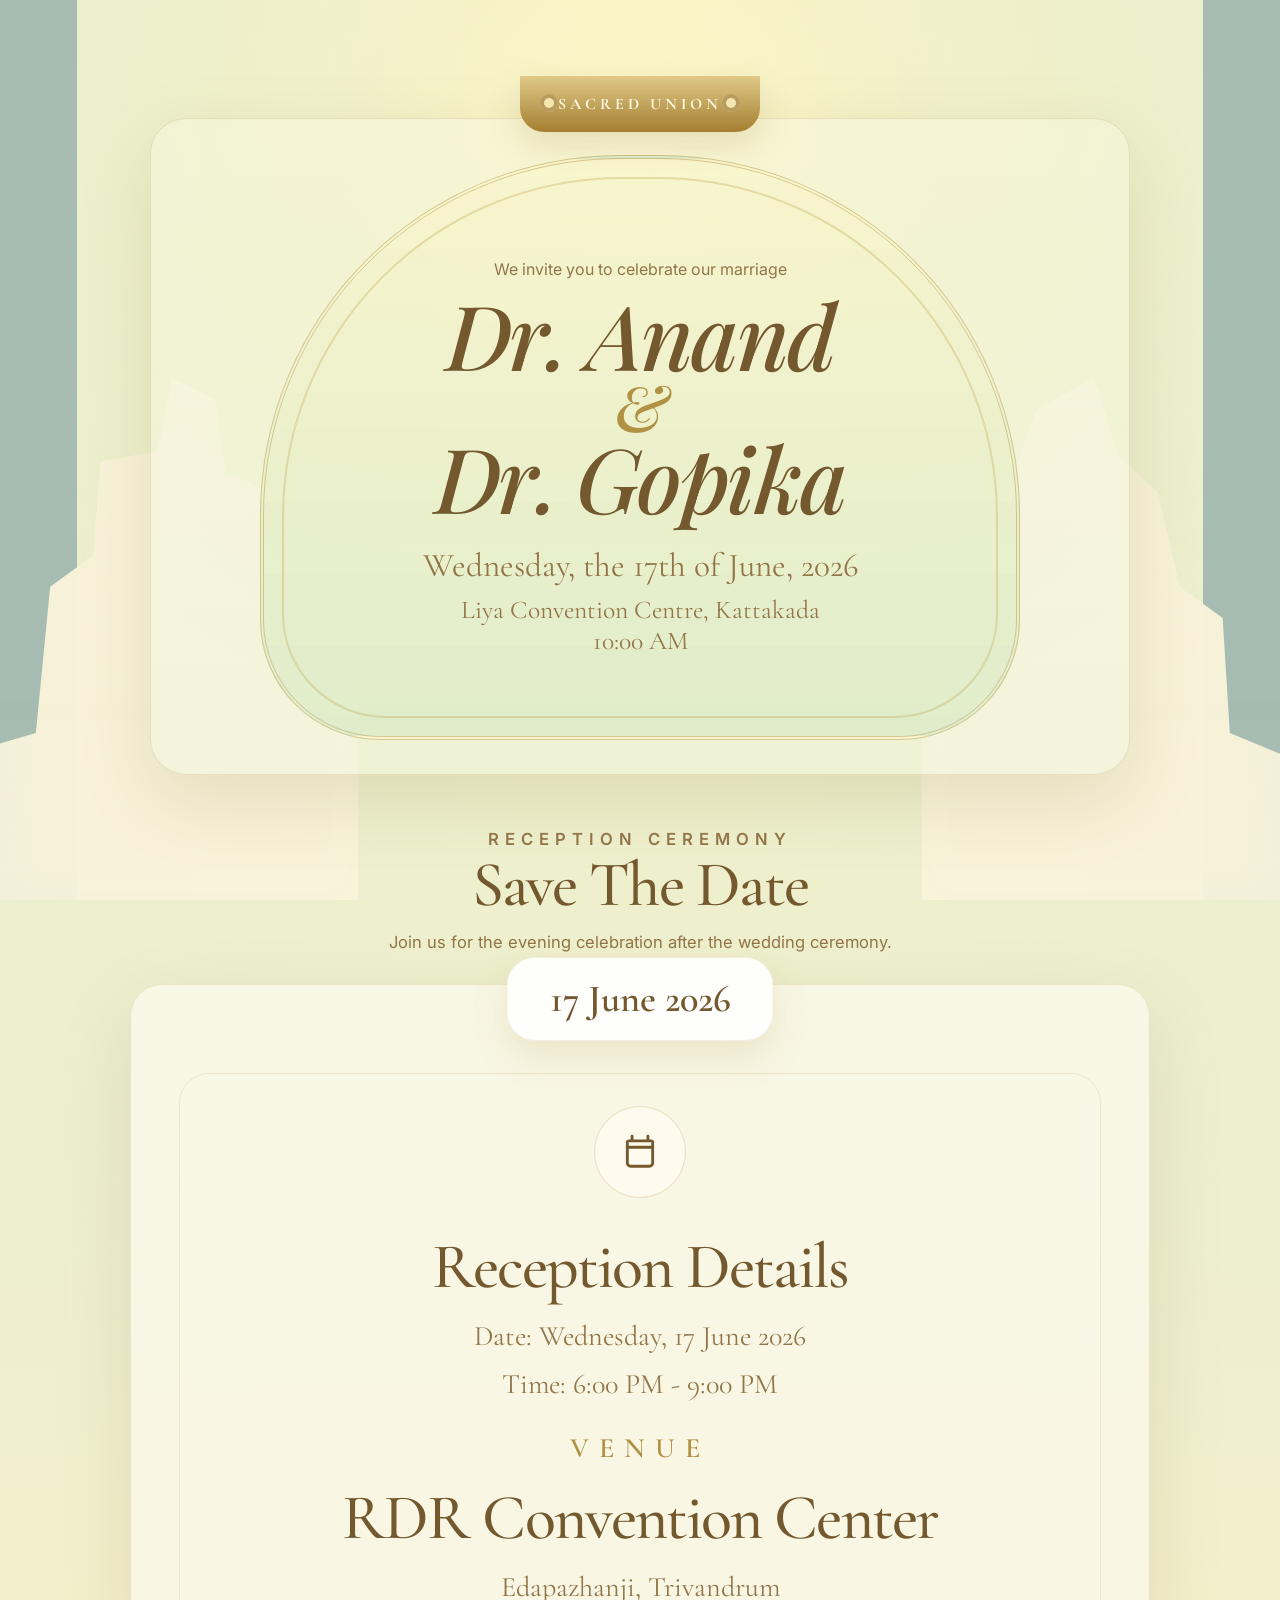
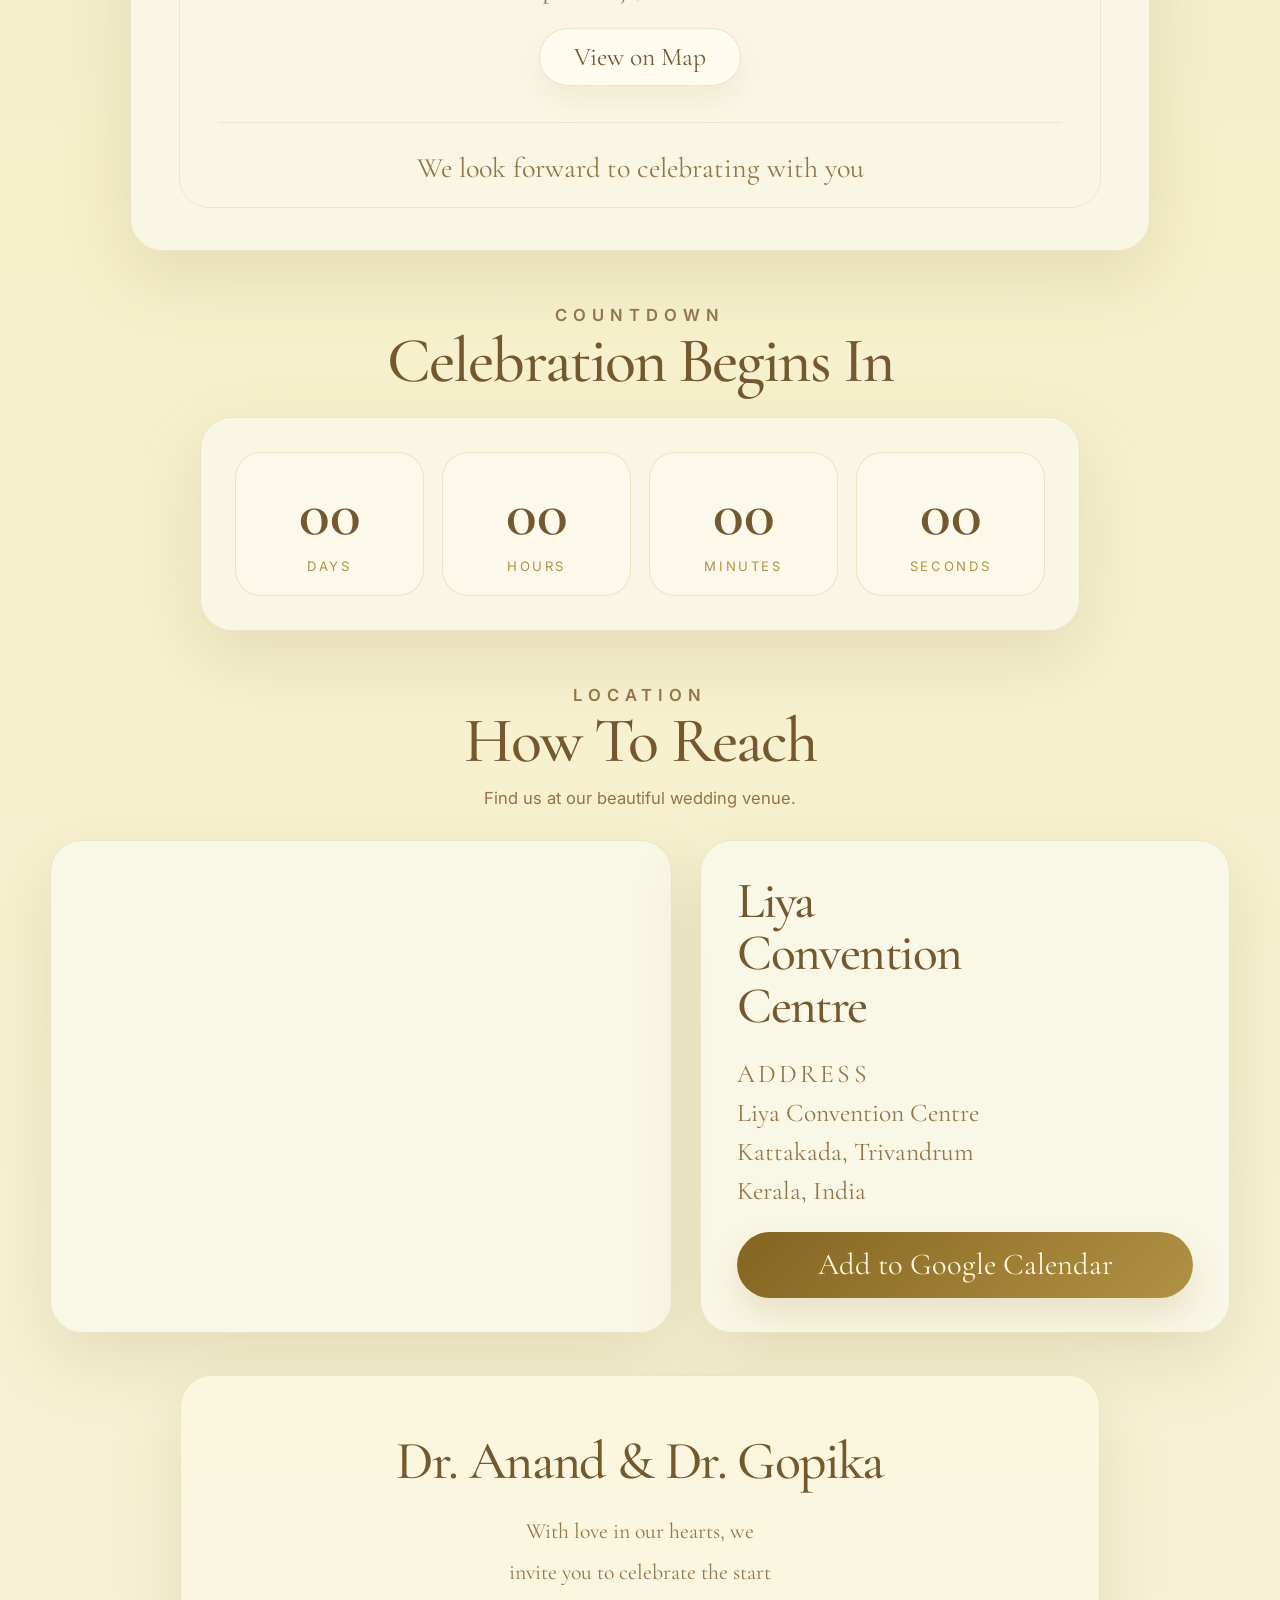
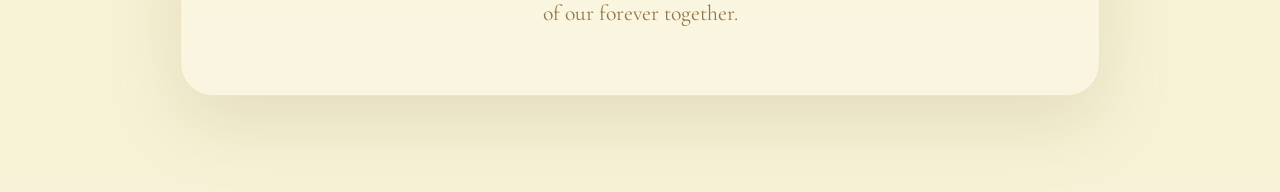
==== commit 3e428b13: "Update invitation and footer copy" ====
--- a/invitation.html
+++ b/invitation.html
@@ -27,7 +27,7 @@
           <article class="hero-card">
             <div class="arched-card">
               <div class="arch-rings" aria-hidden="true"></div>
-              <p class="invite-line">Invite you to celebrate their marriage</p>
+              <p class="invite-line">We invite you to celebrate our marriage</p>
               <h2>
                 <span>Dr. Anand</span>
                 <em>&amp;</em>
@@ -146,7 +146,7 @@
 
         <footer class="closing-note reveal">
           <h4>Dr. Anand &amp; Dr. Gopika</h4>
-          <p>With grateful hearts, we cherish your love and support as we begin this journey together. We cannot wait to celebrate with you.</p>
+          <p>With love in our hearts, we invite you to celebrate the start of our forever together.</p>
         </footer>
       </div>
     </main>
